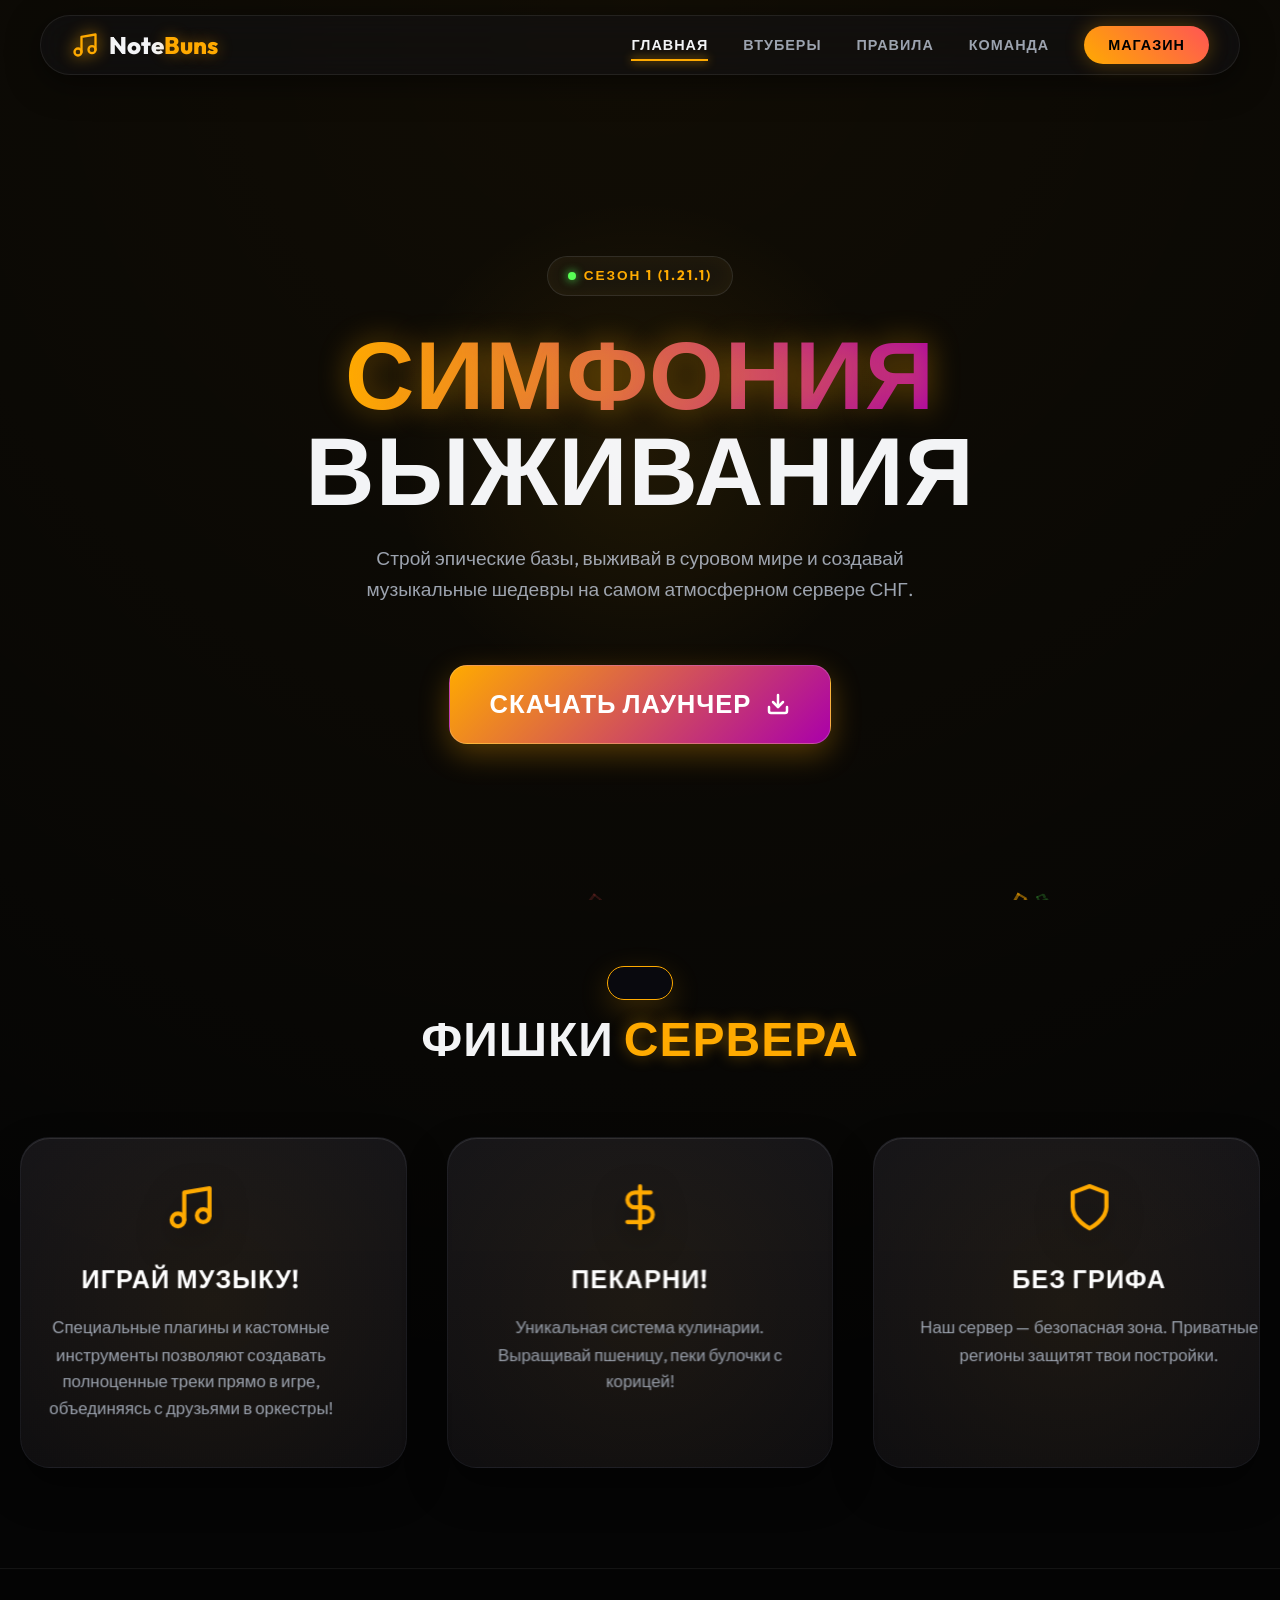
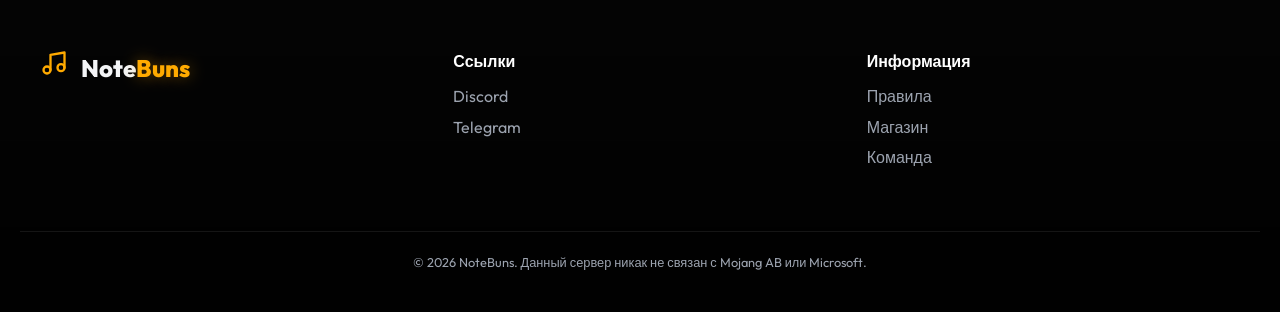
==== index.html @ c34e315d "Initial commit: NoteBuns website, LICENSE and GitHub Pages workflow" ====
<!DOCTYPE html>
<html lang="ru">

<head>
    <meta charset="UTF-8">
    <meta name="viewport" content="width=device-width, initial-scale=1.0, maximum-scale=5">
    <title>NoteBuns | Премиальный Сервер Выживания</title>
    <meta name="description"
        content="Уникальный Minecraft сервер: музыка, ванильное выживание, пекарни и отзывчивое комьюнити.">
    <!-- Google Fonts -->
    <link rel="preconnect" href="https://fonts.googleapis.com">
    <link rel="preconnect" href="https://fonts.gstatic.com" crossorigin>
    <link
        href="https://fonts.googleapis.com/css2?family=Inter:wght@400;500;600&family=Outfit:wght@500;600;700;800&display=swap"
        rel="stylesheet">
    <link rel="stylesheet" href="styles.css?v=1">
</head>

<body>
    <div class="bg-texture"></div>

    <nav class="navbar glass">
        <div class="nav-container">
            <a href="index.html" class="logo">
                <svg xmlns="http://www.w3.org/2000/svg" width="28" height="28" viewBox="0 0 24 24" fill="none"
                    stroke="var(--primary)" stroke-width="2" stroke-linecap="round" stroke-linejoin="round"
                    class="logo-icon">
                    <path d="M9 18V5l12-2v13"></path>
                    <circle cx="6" cy="18" r="3"></circle>
                    <circle cx="18" cy="16" r="3"></circle>
                </svg>
                <span>Note<span class="highlight">Buns</span></span>
            </a>
            <ul class="nav-links">
                <li><a href="index.html" class="active">Главная</a></li>
                <li><a href="vtubers.html">Втуберы</a></li>
                <li><a href="rules.html">Правила</a></li>
                <li><a href="team.html">Команда</a></li>
                <li><a href="https://notebuns.easydonate.ru/" class="btn-store external-store-link"
                        target="_blank" rel="noopener noreferrer">Магазин</a></li>
            </ul>
            <div class="hamburger">
                <div class="bar"></div>
                <div class="bar"></div>
                <div class="bar"></div>
            </div>
        </div>
    </nav>

    <header class="hero">
        <div class="hero-content reveal">
            <div class="badge">
                <span class="badge-dot"></span> Сезон 1 (1.21.1)
            </div>
            <h1 class="hero-title"><span class="gradient-text">Симфония</span> <br>Выживания</h1>
            <p class="hero-subtitle">Строй эпические базы, выживай в суровом мире и создавай музыкальные шедевры на
                самом атмосферном сервере СНГ.</p>

            <a href="#" class="ip-wrapper" style="text-decoration: none;">
                <div class="ip-box">
                    <span class="ip-label">ИГРАТЬ</span>
                    <span class="ip-address">СКАЧАТЬ ЛАУНЧЕР</span>
                    <span class="copy-icon">
                        <svg width="24" height="24" viewBox="0 0 24 24" fill="none" stroke="currentColor"
                            stroke-width="2.5" stroke-linecap="round" stroke-linejoin="round">
                            <path d="M21 15v4a2 2 0 0 1-2 2H5a2 2 0 0 1-2-2v-4"></path>
                            <polyline points="7 10 12 15 17 10"></polyline>
                            <line x1="12" y1="15" x2="12" y2="3"></line>
                        </svg>
                    </span>
                </div>
            </a>

            <div class="online-status reveal" style="transition-delay: 0.2s; display: none;">
                <span class="pulse"></span> <span id="online-count" class="online-count">158</span> игроков в игре
            </div>
        </div>
    </header>

    <section id="features" class="features section">
        <h2 class="section-title reveal">Фишки <span class="highlight">Сервера</span></h2>

        <div class="tilt-grid">
            <div class="tilt-card reveal">
                <div class="card-content">
                    <div class="card-icon">
                        <svg xmlns="http://www.w3.org/2000/svg" width="48" height="48" viewBox="0 0 24 24" fill="none"
                            stroke="var(--primary)" stroke-width="2" stroke-linecap="round" stroke-linejoin="round">
                            <path d="M9 18V5l12-2v13"></path>
                            <circle cx="6" cy="18" r="3"></circle>
                            <circle cx="18" cy="16" r="3"></circle>
                        </svg>
                    </div>
                    <h3>Играй музыку!</h3>
                    <p>Специальные плагины и кастомные инструменты позволяют создавать полноценные треки прямо в игре,
                        объединяясь с друзьями в оркестры!</p>
                </div>
            </div>

            <div class="tilt-card reveal">
                <div class="card-content">
                    <div class="card-icon">
                        <svg xmlns="http://www.w3.org/2000/svg" width="48" height="48" viewBox="0 0 24 24" fill="none"
                            stroke="var(--primary)" stroke-width="2" stroke-linecap="round" stroke-linejoin="round">
                            <path d="M12 2v20"></path>
                            <path d="M17 5H9.5a3.5 3.5 0 0 0 0 7h5a3.5 3.5 0 0 1 0 7H6"></path>
                        </svg>
                    </div>
                    <h3>Пекарни!</h3>
                    <p>Уникальная система кулинарии. Выращивай пшеницу, пеки булочки с корицей!</p>
                </div>
            </div>

            <div class="tilt-card reveal">
                <div class="card-content">
                    <div class="card-icon">
                        <svg xmlns="http://www.w3.org/2000/svg" width="48" height="48" viewBox="0 0 24 24" fill="none"
                            stroke="var(--primary)" stroke-width="2" stroke-linecap="round" stroke-linejoin="round">
                            <path d="M12 22s8-4 8-10V5l-8-3-8 3v7c0 6 8 10 8 10z"></path>
                        </svg>
                    </div>
                    <h3>Без Грифа</h3>
                    <p>Наш сервер — безопасная зона. Приватные регионы защитят твои постройки.</p>
                </div>
            </div>
        </div>
    </section>

    <footer class="footer">
        <div class="footer-content reveal">
            <div class="footer-logo">
                <svg xmlns="http://www.w3.org/2000/svg" width="28" height="28" viewBox="0 0 24 24" fill="none"
                    stroke="var(--primary)" stroke-width="2" stroke-linecap="round" stroke-linejoin="round">
                    <path d="M9 18V5l12-2v13"></path>
                    <circle cx="6" cy="18" r="3"></circle>
                    <circle cx="18" cy="16" r="3"></circle>
                </svg>
                <span style="font-size: 1.5rem; font-weight: 800; margin-left:10px;">Note<span
                        class="highlight">Buns</span></span>
            </div>
            <div>
                <h4 style="margin-bottom: 10px; color: #fff;">Ссылки</h4>
                <div style="display: flex; flex-direction: column; gap: 5px;">
                    <a href="https://discord.gg/wH4Dz62fFD" style="color: var(--text-muted); text-decoration: none;" target="_blank">Discord</a>
                    <a href="https://t.me/inflexus" style="color: var(--text-muted); text-decoration: none;" target="_blank">Telegram</a>
                </div>
            </div>
            <div>
                <h4 style="margin-bottom: 10px; color: #fff;">Информация</h4>
                <div style="display: flex; flex-direction: column; gap: 5px;">
                    <a href="rules.html" style="color: var(--text-muted); text-decoration: none;">Правила</a>
                    <a href="https://notebuns.easydonate.ru/" class="external-store-link"
                        style="color: var(--text-muted); text-decoration: none;" target="_blank"
                        rel="noopener noreferrer">Магазин</a>
                    <a href="team.html" style="color: var(--text-muted); text-decoration: none;">Команда</a>
                </div>
            </div>
        </div>
        <div
            style="text-align: center; color: var(--text-muted); font-size: 0.8rem; border-top: 1px solid var(--glass-border); padding-top: 20px;">
            &copy; 2026 NoteBuns. Данный сервер никак не связан с Mojang AB или Microsoft.
        </div>
    </footer>

    <!-- TOS Modal -->
    <div id="tos-modal" class="modal-overlay">
        <div class="modal-content glass">
            <h2>Пользовательское соглашение</h2>
            <p>Перед скачиванием лаунчера ознакомьтесь с условиями:</p>

            <div class="tos-sections">
                <div class="tos-section">
                    <h4>Общие положения</h4>
                    <ul>
                        <li>Проект NoteBuns является некоммерческим игровым сервером Minecraft и никак не связан с Mojang
                            AB или Microsoft Corporation.</li>
                        <li>Используя лаунчер и подключаясь к серверу, вы подтверждаете согласие с данными условиями и
                            правилами сервера.</li>
                        <li>Администрация вправе изменять условия соглашения, уведомив об этом на сайте или в Discord.
                        </li>
                    </ul>
                </div>

                <div class="tos-section">
                    <h4>Лаунчер и программное обеспечение</h4>
                    <ul>
                        <li>Лаунчер предоставляется «как есть» и предназначен исключительно для подключения к серверу
                            NoteBuns.</li>
                        <li>Лаунчер не собирает персональные данные пользователей сверх необходимого для работы (никнейм
                            игрока, UUID).</li>
                        <li>Запрещено декомпилировать, модифицировать или распространять лаунчер без разрешения
                            администрации.</li>
                    </ul>
                </div>

                <div class="tos-section">
                    <h4>Правила поведения</h4>
                    <ul>
                        <li>Игрок обязан соблюдать правила сервера, опубликованные на странице «Правила».</li>
                        <li>За нарушение правил администрация вправе ограничить доступ к серверу (мут, бан) без
                            компенсации.</li>
                        <li>Запрещено использование стороннего ПО, дающего преимущество (читы, макросы, x-ray).</li>
                    </ul>
                </div>

                <div class="tos-section">
                    <h4>Донат и платежи</h4>
                    <ul>
                        <li>Все пожертвования являются добровольными и направлены на поддержку проекта.</li>
                        <li>Донат-привилегии носят косметический характер и не дают существенного игрового преимущества.
                        </li>
                        <li>Возврат средств осуществляется в соответствии с законодательством РФ и правилами платёжной
                            системы.</li>
                    </ul>
                </div>

                <div class="tos-section">
                    <h4>Ограничение ответственности</h4>
                    <ul>
                        <li>Администрация не несёт ответственности за временную недоступность сервера, потерю игрового
                            прогресса в результате технических сбоев.</li>
                        <li>Администрация не несёт ответственности за действия третьих лиц на сервере.</li>
                        <li>Все споры решаются путём обращения в Discord-поддержку проекта.</li>
                    </ul>
                </div>

                <div class="tos-section">
                    <h4>Конфиденциальность</h4>
                    <ul>
                        <li>Сайт не использует файлы cookie для отслеживания пользователей.</li>
                        <li>Мы не передаём данные пользователей третьим лицам, за исключением случаев, предусмотренных
                            законодательством РФ.</li>
                        <li>Обработка персональных данных осуществляется в соответствии с Федеральным законом
                            № 152-ФЗ «О персональных данных».</li>
                    </ul>
                </div>
            </div>

            <p class="tos-warning" style="color: var(--text-muted); font-weight: 400;">Нажимая «Принимаю», вы
                подтверждаете, что ознакомились с условиями соглашения.</p>

            <button id="agree-btn" class="btn-primary" style="width: 100%; margin-top: 20px;">ПРИНИМАЮ</button>
        </div>
    </div>

    <div id="launcher-platform-modal" class="modal-overlay">
        <div class="modal-content glass launcher-platform-dialog">
            <h2>Скачать лаунчер</h2>
            <p>Выберите вашу операционную систему</p>
            <div class="launcher-platform-buttons">
                <button type="button" id="launcher-win-btn" class="btn-primary launcher-os-btn">Windows (.exe)</button>
                <button type="button" id="launcher-linux-btn"
                    class="btn-primary launcher-os-btn launcher-os-btn-linux">Linux (.tar.gz)</button>
            </div>
            <button type="button" id="launcher-platform-cancel" class="launcher-platform-cancel">Отмена</button>
        </div>
    </div>

    <script src="site-config.js?v=1"></script>
    <script src="script.js?v=1"></script>
</body>

</html>
---- styles.css ----
:root {
    --bg-dark: #050505;
    --bg-surface: rgba(15, 15, 20, 0.6);
    --primary: #FFAA00;
    --primary-glow: rgba(255, 170, 0, 0.4);
    --secondary: #AA00AA;
    --accent: #55FF55;
    --text-main: #F3F4F6;
    --text-muted: #9CA3AF;
    --glass-border: rgba(255, 255, 255, 0.08);
    --glass-bg: rgba(20, 20, 25, 0.4);
    --glass-shadow: 0 8px 32px 0 rgba(0, 0, 0, 0.5);
    --transition: cubic-bezier(0.25, 0.8, 0.25, 1);

    --font-heading: 'Outfit', sans-serif;
    --font-body: 'Outfit', sans-serif;
}

* {
    margin: 0;
    padding: 0;
    box-sizing: border-box;
    font-family: var(--font-body);
}

/* Magic Glow Cursor */
.custom-cursor {
    position: fixed;
    top: 0;
    left: 0;
    width: 500px;
    height: 500px;
    background: radial-gradient(circle closest-side, rgba(255, 170, 0, 0.08), transparent);
    border-radius: 50%;
    pointer-events: none;
    z-index: 10000;
    transform: translate(-50%, -50%);
    transition: width 0.4s ease, height 0.4s ease, background 0.4s ease;
    mix-blend-mode: screen;
}

.custom-cursor.hover {
    width: 650px;
    height: 650px;
    background: radial-gradient(circle closest-side, rgba(255, 170, 0, 0.15), transparent);
}

/* Custom Scrollbar */
::-webkit-scrollbar {
    width: 10px;
}

::-webkit-scrollbar-track {
    background: var(--bg-dark);
}

::-webkit-scrollbar-thumb {
    background: var(--bg-surface);
    border-radius: 5px;
    border: 1px solid var(--glass-border);
}

::-webkit-scrollbar-thumb:hover {
    background: var(--primary);
}

body {
    background-color: var(--bg-dark);
    color: var(--text-main);
    overflow-x: hidden;
    line-height: 1.6;
    background-image: radial-gradient(circle at 50% 0%, rgba(255, 170, 0, 0.05) 0%, transparent 70%);
}

#canvas-container {
    position: fixed;
    top: 0;
    left: 0;
    width: 100vw;
    height: 100vh;
    z-index: -2;
    pointer-events: none;
}

.bg-texture {
    position: fixed;
    top: 0;
    left: 0;
    width: 100vw;
    height: 100vh;
    z-index: -1;
    opacity: 0.03;
    pointer-events: none;
    background-image: url('[data-uri]');
    background-size: 4px 4px;
}

.glass {
    background: var(--glass-bg);
    backdrop-filter: blur(20px);
    -webkit-backdrop-filter: blur(20px);
    border: 1px solid var(--glass-border);
    box-shadow: var(--glass-shadow);
    border-radius: 24px;
}

h1,
h2,
h3,
.minecraft-font {
    font-family: var(--font-heading);
    text-transform: uppercase;
    letter-spacing: 1px;
}

.gradient-text {
    background: linear-gradient(to right, var(--primary), var(--secondary));
    -webkit-background-clip: text;
    -webkit-text-fill-color: transparent;
    background-clip: text;
    text-shadow: 0 0 30px var(--primary-glow);
}

.highlight {
    color: var(--primary);
    text-shadow: 0 0 15px var(--primary-glow);
}

/* Navigation */
.navbar {
    position: fixed;
    top: 15px;
    left: 50%;
    transform: translateX(-50%);
    width: calc(100% - 40px);
    max-width: 1200px;
    z-index: 101;
    padding: 10px 0;
    border-radius: 100px;
    transition: all 0.4s var(--transition);
}

.navbar.scrolled {
    width: 100%;
    top: 0;
    border-radius: 0 0 24px 24px;
    background: rgba(10, 10, 15, 0.85);
}

.nav-container {
    display: flex;
    justify-content: space-between;
    align-items: center;
    padding: 0 30px;
}

.logo {
    text-decoration: none;
    color: var(--text-main);
    font-size: 1.5rem;
    font-weight: 800;
    display: flex;
    align-items: center;
    gap: 10px;
}

.logo-icon {
    filter: drop-shadow(0 0 8px var(--primary));
    animation: bounce 2s infinite ease-in-out;
}

@keyframes bounce {

    0%,
    100% {
        transform: translateY(0);
    }

    50% {
        transform: translateY(-5px);
    }
}

.nav-links {
    display: flex;
    list-style: none;
    gap: 35px;
    align-items: center;
}

.nav-links a {
    text-decoration: none;
    color: var(--text-muted);
    font-weight: 600;
    font-size: 0.9rem;
    text-transform: uppercase;
    letter-spacing: 1px;
    position: relative;
    padding: 5px 0;
    transition: color 0.3s;
}

.nav-links a:hover,
.nav-links a.active {
    color: var(--text-main);
}

.nav-links a::after {
    content: '';
    position: absolute;
    bottom: -2px;
    left: 0;
    width: 0%;
    height: 2px;
    background: var(--primary);
    transition: width 0.3s var(--transition);
    box-shadow: 0 0 10px var(--primary);
}

.nav-links a:hover::after,
.nav-links a.active::after {
    width: 100%;
}

.btn-store {
    background: linear-gradient(45deg, var(--primary), #FF5555);
    padding: 10px 24px !important;
    border-radius: 100px;
    color: #000 !important;
    font-weight: 800 !important;
    box-shadow: 0 0 20px rgba(255, 170, 0, 0.3);
}

.btn-store::after {
    display: none !important;
}

.btn-store:hover {
    transform: scale(1.05) translateY(-2px);
    box-shadow: 0 10px 25px rgba(255, 170, 0, 0.5);
    color: #fff !important;
}

/* Page Headers */
.page-header {
    padding: 180px 20px 80px;
    text-align: center;
    position: relative;
    max-width: 1200px;
    margin: 0 auto;
}

.page-header::after {
    content: '';
    position: absolute;
    bottom: 0;
    left: 50%;
    transform: translateX(-50%);
    width: 100px;
    height: 4px;
    background: linear-gradient(90deg, transparent, var(--primary), transparent);
    border-radius: 2px;
}

/* Hero Section */
.hero {
    min-height: 100vh;
    display: flex;
    align-items: center;
    justify-content: center;
    text-align: center;
    padding: 150px 20px 50px;
    position: relative;
}

.hero-content {
    max-width: 800px;
    z-index: 2;
}

.badge {
    display: inline-flex;
    align-items: center;
    gap: 8px;
    padding: 8px 20px;
    border-radius: 100px;
    background: rgba(255, 255, 255, 0.03);
    border: 1px solid rgba(255, 255, 255, 0.1);
    font-size: 0.85rem;
    font-weight: 700;
    letter-spacing: 2px;
    text-transform: uppercase;
    margin-bottom: 30px;
    color: var(--primary);
    box-shadow: inset 0 0 20px rgba(255, 170, 0, 0.05);
}

.badge-dot {
    width: 8px;
    height: 8px;
    background: var(--accent);
    border-radius: 50%;
    box-shadow: 0 0 10px var(--accent);
    animation: flash 2s infinite;
}

@keyframes flash {

    0%,
    100% {
        opacity: 1;
    }

    50% {
        opacity: 0.4;
    }
}

.hero-title {
    font-size: clamp(2.5rem, 8vw, 6rem);
    line-height: 1;
    margin-bottom: 25px;
    font-weight: 800;
}

.hero-subtitle {
    font-size: clamp(1rem, 3vw, 1.2rem);
    color: var(--text-muted);
    margin-bottom: 50px;
    max-width: 600px;
    margin-left: auto;
    margin-right: auto;
}

/* Glowing Copy IP / Launcher Box */
.ip-wrapper {
    display: inline-block;
    cursor: pointer;
    text-decoration: none;
    margin-top: 10px;
}

.ip-box {
    display: flex;
    align-items: center;
    background: linear-gradient(135deg, var(--primary), var(--secondary));
    border-radius: 18px;
    padding: 18px 40px;
    transition: all 0.4s cubic-bezier(0.25, 0.8, 0.25, 1);
    box-shadow: 0 10px 30px rgba(255, 170, 0, 0.3);
    border: 1px solid rgba(255, 255, 255, 0.2);
}

.ip-box:hover {
    transform: translateY(-5px) scale(1.02);
    box-shadow: 0 20px 40px rgba(255, 170, 0, 0.5);
    border-color: rgba(255, 255, 255, 0.5);
}

.ip-label {
    display: none;
    /* Hide the smaller label for clearer CTA */
}

.ip-address {
    font-family: var(--font-heading);
    font-size: clamp(1.2rem, 4vw, 1.6rem);
    font-weight: 800;
    color: #ffffff;
    letter-spacing: 1px;
}

.copy-icon {
    margin-left: 15px;
    color: #ffffff;
    transition: transform 0.4s cubic-bezier(0.25, 0.8, 0.25, 1);
}

.copy-icon svg {
    display: block;
}

.ip-box:hover .copy-icon {
    transform: scale(1.15) translateY(4px);
}

.online-status {
    margin-top: 20px;
    font-size: 0.9rem;
    color: var(--text-muted);
    display: flex;
    align-items: center;
    justify-content: center;
    gap: 8px;
}

.online-count {
    color: var(--accent);
    font-weight: 800;
    font-size: 1.1rem;
    text-shadow: 0 0 10px rgba(85, 255, 85, 0.4);
    transition: transform 0.2s;
}

/* Sections & Cards */
.section {
    padding: 100px 20px;
    max-width: 1300px;
    margin: 0 auto;
}

.section-title {
    text-align: center;
    font-size: clamp(2rem, 5vw, 3rem);
    margin-bottom: 60px;
}

/* 3D Tilt Grid */
.tilt-grid {
    display: grid;
    grid-template-columns: repeat(auto-fit, minmax(300px, 1fr));
    gap: 40px;
    perspective: 1000px;
}

.tilt-card {
    padding: 50px 30px;
    text-align: center;
    border-radius: 30px;
    transform-style: preserve-3d;
    transition: transform 0.1s;
    position: relative;
    border: 1px solid rgba(255, 255, 255, 0.05);
    background: linear-gradient(180deg, rgba(30, 30, 40, 0.6) 0%, rgba(15, 15, 20, 0.8) 100%);
    box-shadow: 0 20px 40px rgba(0, 0, 0, 0.4), inset 0 1px 0 rgba(255, 255, 255, 0.1);
}

.tilt-card::before {
    content: '';
    position: absolute;
    top: 0;
    left: 0;
    width: 100%;
    height: 100%;
    border-radius: 30px;
    background: radial-gradient(800px circle at var(--mouse-x, 50%) var(--mouse-y, 50%), rgba(255, 170, 0, 0.06), transparent 40%);
    pointer-events: none;
    z-index: 0;
}

.card-content {
    transform: translateZ(50px);
    position: relative;
    z-index: 1;
}

.card-icon {
    margin-bottom: 25px;
    display: flex;
    justify-content: center;
    align-items: center;
    filter: drop-shadow(0 10px 15px rgba(0, 0, 0, 0.5));
}

.card-icon svg {
    animation: bounce 3s infinite ease-in-out;
}

.tilt-card h3 {
    font-size: 1.5rem;
    margin-bottom: 15px;
    color: #fff;
}

.tilt-card p {
    color: var(--text-muted);
    font-size: 1rem;
    text-align: center;
    line-height: 1.6;
    margin: 0 auto;
}

/* Store Items */
.store-grid {
    display: grid;
    grid-template-columns: repeat(auto-fit, minmax(280px, 1fr));
    gap: 40px;
}

.store-item {
    padding: 40px 20px;
    position: relative;
    overflow: hidden;
}

.store-item::before {
    content: '';
    position: absolute;
    top: 0;
    left: 0;
    width: 100%;
    height: 4px;
}

.store-item.vip::before {
    background: #55FF55;
    box-shadow: 0 0 20px #55FF55;
}

.store-item.premium::before {
    background: #55FFFF;
    box-shadow: 0 0 20px #55FFFF;
}

.store-item.legend::before {
    background: #FFAA00;
    box-shadow: 0 0 20px #FFAA00;
}

.price {
    font-size: 2.5rem;
    font-weight: 800;
    color: #fff;
    margin: 20px 0;
    font-family: var(--font-heading);
}

.store-btn {
    display: inline-block;
    width: 100%;
    padding: 15px;
    border-radius: 12px;
    background: rgba(255, 255, 255, 0.05);
    color: #fff;
    text-decoration: none;
    font-weight: 700;
    border: 1px solid rgba(255, 255, 255, 0.1);
    transition: all 0.3s;
    margin-top: 20px;
}

.store-item.legend .store-btn {
    background: var(--primary);
    color: #000;
}

.store-btn:hover {
    background: #fff;
    color: #000;
    transform: translateY(-3px);
}

/* Team Section */
.team-member {
    text-align: center;
}

.team-avatar {
    width: 120px;
    height: 120px;
    border-radius: 30px;
    margin: 0 auto 20px;
    background-color: #222;
    border: 2px solid var(--glass-border);
    overflow: hidden;
    position: relative;
}

.team-avatar img {
    width: 100%;
    height: 100%;
    object-fit: cover;
    image-rendering: pixelated;
    /* Minecraft style avatars */
}

.role {
    display: inline-block;
    padding: 4px 12px;
    border-radius: 8px;
    font-size: 0.8rem;
    font-weight: 700;
    margin-bottom: 15px;
}

.role.admin {
    background: rgba(255, 85, 85, 0.2);
    color: #FF5555;
}

.role.dev {
    background: rgba(85, 255, 255, 0.2);
    color: #55FFFF;
}

.role.mod {
    background: rgba(85, 255, 85, 0.2);
    color: #55FF55;
}

/* Rules Page Content */
.rules-container {
    max-width: 900px;
    margin: 0 auto;
    padding: 40px 20px;
}

.rule-group {
    margin-bottom: 40px;
}

.rule-group h2 {
    color: var(--primary);
    margin-bottom: 20px;
    font-size: 1.5rem;
    display: flex;
    align-items: center;
    gap: 15px;
}

.rule-group h2::before {
    content: '';
    display: block;
    width: 30px;
    height: 2px;
    background: var(--primary);
}

.rule-list {
    list-style: none;
    padding-left: 10px;
}

.rule-list li {
    position: relative;
    margin-bottom: 15px;
    font-size: 1rem;
    color: #D1D5DB;
    padding-left: 25px;
}

.rule-list li::before {
    content: '■';
    color: var(--secondary);
    position: absolute;
    left: 0;
    font-size: 0.6rem;
    top: 6px;
}

/* VTuber Cards */
.vtuber-grid {
    display: grid;
    grid-template-columns: repeat(auto-fit, minmax(350px, 1fr));
    gap: 50px;
    max-width: 1000px;
    margin: 0 auto;
}

.vtuber-card {
    display: block;
    text-decoration: none;
    padding: 0;
    border-radius: 30px;
    position: relative;
    overflow: hidden;
    color: var(--text-main);
    transition: transform 0.3s cubic-bezier(0.25, 0.8, 0.25, 1), box-shadow 0.3s;
    border: 1px solid var(--glass-border);
}

.vtuber-card:hover {
    transform: translateY(-10px) scale(1.02) !important;
}

.vtuber-backdrop {
    height: 180px;
    position: relative;
    overflow: hidden;
    background: #111;
    border-bottom: 1px solid rgba(255, 255, 255, 0.05);
}

.animated-blob {
    position: absolute;
    width: 200%;
    height: 200%;
    top: -50%;
    left: -50%;
    background: radial-gradient(circle, var(--vt-color, var(--primary)) 0%, transparent 60%);
    opacity: 0.15;
    animation: rotateBlob 15s linear infinite;
}

@keyframes rotateBlob {
    0% {
        transform: rotate(0deg);
    }

    100% {
        transform: rotate(360deg);
    }
}

.cinaminnie-theme {
    --vt-color: #FFAA00;
}

.cinaminnie-theme .vtuber-backdrop {
    background-image: url('images/cinaminnie_background.png');
    background-size: cover;
    background-position: center;
}

.cinaminnie-theme:hover {
    box-shadow: 0 20px 50px rgba(255, 170, 0, 0.15);
    border-color: rgba(255, 170, 0, 0.3);
}

.meowlody-theme {
    --vt-color: #AA00AA;
}

.meowlody-theme .vtuber-backdrop {
    background-image: url('images/meowlody_note_background.png');
    background-size: cover;
    background-position: center;
}

.meowlody-theme:hover {
    box-shadow: 0 20px 50px rgba(170, 0, 170, 0.15);
    border-color: rgba(170, 0, 170, 0.3);
}

.vtuber-avatar {
    width: 160px;
    height: 160px;
    border-radius: 50%;
    border: 6px solid #1a1a20;
    margin: -80px auto 20px;
    position: relative;
    z-index: 2;
    overflow: hidden;
    box-shadow: 0 10px 30px rgba(0, 0, 0, 0.8);
    background: #000;
}

.vtuber-avatar img {
    width: 100%;
    height: 100%;
    object-fit: cover;
}

.vtuber-card .card-content {
    padding-bottom: 40px;
}

h2.vtuber-name {
    font-size: 2.5rem;
    color: var(--vt-color, #fff);
    text-shadow: 0 0 20px rgba(255, 255, 255, 0.05);
    margin-bottom: 5px;
}

.vtuber-role {
    font-family: var(--font-heading);
    font-size: 0.85rem;
    text-transform: uppercase;
    letter-spacing: 2px;
    color: var(--text-muted);
    margin-bottom: 20px;
}

.vtuber-desc {
    padding: 0 30px;
    font-size: 1.05rem;
    margin-bottom: 25px;
    color: #D1D5DB;
    line-height: 1.6;
}

.stream-info {
    display: flex;
    align-items: center;
    justify-content: center;
    gap: 10px;
    margin: 0 30px 25px;
    padding: 10px 15px;
    background: rgba(0, 0, 0, 0.4);
    border: 1px solid rgba(255, 255, 255, 0.05);
    border-radius: 12px;
    font-size: 0.9rem;
    color: #fff;
    overflow: hidden;
    text-overflow: ellipsis;
    white-space: nowrap;
}

.live-dot {
    width: 8px;
    height: 8px;
    background: #FF5555;
    border-radius: 50%;
    box-shadow: 0 0 10px #FF5555;
    animation: pulse-live 2s infinite;
    flex-shrink: 0;
}

@keyframes pulse-live {

    0%,
    100% {
        opacity: 1;
        transform: scale(1);
    }

    50% {
        opacity: 0.5;
        transform: scale(0.8);
    }
}

.stream-title {
    overflow: hidden;
    text-overflow: ellipsis;
}

.twitch-btn {
    display: inline-flex;
    align-items: center;
    justify-content: center;
    gap: 12px;
    background: rgba(255, 255, 255, 0.03);
    border: 1px solid rgba(255, 255, 255, 0.1);
    padding: 14px 35px;
    border-radius: 100px;
    font-weight: 700;
    font-family: var(--font-heading);
    transition: all 0.3s;
    color: #fff;
    font-size: 1rem;
}

.cinaminnie-theme .twitch-btn:hover {
    background: var(--vt-color);
    color: #000;
    border-color: var(--vt-color);
    box-shadow: 0 0 25px rgba(255, 170, 0, 0.4);
}

.meowlody-theme .twitch-btn:hover {
    background: var(--vt-color);
    color: #fff;
    border-color: var(--vt-color);
    box-shadow: 0 0 25px rgba(170, 0, 170, 0.4);
}

/* Footer */
.footer {
    border-top: 1px solid var(--glass-border);
    padding: 80px 20px 40px;
    background: linear-gradient(180deg, transparent, rgba(0, 0, 0, 0.8));
}

.footer-content {
    max-width: 1200px;
    margin: 0 auto;
    display: grid;
    grid-template-columns: repeat(auto-fit, minmax(200px, 1fr));
    gap: 40px;
    margin-bottom: 60px;
}

/* Toasts */
.toast {
    position: fixed;
    bottom: -100px;
    left: 50%;
    transform: translateX(-50%);
    background: rgba(10, 10, 15, 0.95);
    color: white;
    padding: 16px 32px;
    border-radius: 100px;
    font-weight: 600;
    z-index: 1000;
    transition: all 0.5s cubic-bezier(0.68, -0.55, 0.265, 1.55);
    border: 1px solid var(--primary);
    box-shadow: 0 10px 30px rgba(255, 170, 0, 0.2);
    display: flex;
    align-items: center;
    gap: 10px;
    white-space: nowrap;
}

.toast.show {
    bottom: 40px;
}

/* Utilities */
.reveal {
    opacity: 0;
    transform: translateY(40px) scale(0.98);
    transition: all 0.8s cubic-bezier(0.25, 0.8, 0.25, 1);
}

.reveal.active {
    opacity: 1;
    transform: translateY(0) scale(1);
}

/* Hamburger */
.hamburger {
    display: none;
    cursor: pointer;
    z-index: 102;
    /* Ensure above mobile menu */
    width: 30px;
    height: 24px;
    position: relative;
    background: transparent;
    border: none;
}

.hamburger .bar {
    position: absolute;
    width: 30px;
    height: 3px;
    background: #fff;
    transition: 0.4s;
    border-radius: 3px;
    left: 0;
}

.hamburger .bar:nth-child(1) {
    top: 0;
}

.hamburger .bar:nth-child(2) {
    top: 10px;
}

.hamburger .bar:nth-child(3) {
    top: 20px;
}

.hamburger.active .bar:nth-child(1) {
    top: 10px;
    transform: rotate(45deg);
}

.hamburger.active .bar:nth-child(2) {
    opacity: 0;
}

.hamburger.active .bar:nth-child(3) {
    top: 10px;
    transform: rotate(-45deg);
}

@media (max-width: 900px) {
    .hamburger {
        display: block;
    }

    .nav-links {
        position: fixed;
        left: 0;
        top: -100vh;
        width: 100%;
        height: 100vh;
        background: rgba(5, 5, 5, 0.98);
        flex-direction: column;
        justify-content: center;
        transition: 0.5s cubic-bezier(0.77, 0, 0.175, 1);
        z-index: 100;
    }

    .nav-links.active {
        top: 0;
    }

    .nav-links a {
        font-size: 2rem;
        margin: 10px 0;
    }

    .custom-cursor {
        display: none;
    }

    /* Disable on mobile */

    .ip-box {
        flex-direction: column;
        padding: 20px;
    }

    .ip-label {
        margin-right: 0;
        margin-bottom: 10px;
    }

    .copy-icon {
        margin-left: 0;
        margin-top: 15px;
    }

    .hero-title {
        font-size: 3rem;
    }

    .tilt-card {
        padding: 40px 20px;
    }
}

@media (max-width: 400px) {
    .hero-title {
        font-size: 2.2rem;
    }
}

/* --- TOS Modal Styles --- */
.modal-overlay {
    position: fixed;
    top: 0;
    left: 0;
    width: 100%;
    height: 100%;
    background: rgba(0, 0, 0, 0.85);
    backdrop-filter: blur(8px);
    z-index: 9999;
    display: flex;
    justify-content: center;
    align-items: center;
    opacity: 0;
    visibility: hidden;
    transition: all 0.3s ease;
}

.modal-overlay.active {
    opacity: 1;
    visibility: visible;
}

.modal-content {
    background: linear-gradient(180deg, rgba(30, 30, 40, 0.95) 0%, rgba(15, 15, 20, 0.98) 100%);
    border: 1px solid rgba(255, 255, 255, 0.1);
    border-radius: 20px;
    padding: 35px;
    max-width: 600px;
    width: 90%;
    max-height: 85vh;
    overflow-y: auto;
    transform: translateY(20px) scale(0.95);
    transition: all 0.3s cubic-bezier(0.25, 0.8, 0.25, 1);
    box-shadow: 0 30px 60px rgba(0, 0, 0, 0.6);
}

.modal-overlay.active .modal-content {
    transform: translateY(0) scale(1);
}

.modal-content h2 {
    color: var(--primary);
    margin-bottom: 10px;
    text-align: center;
    font-size: 2rem;
}

.modal-content>p {
    text-align: center;
    color: var(--text-muted);
    margin-bottom: 25px;
}

.tos-sections {
    display: flex;
    flex-direction: column;
    gap: 20px;
    margin-bottom: 25px;
}

.tos-section h4 {
    color: var(--secondary);
    margin-bottom: 10px;
    font-size: 1.1rem;
}

.tos-section ul {
    list-style-type: none;
    padding-left: 0;
}

.tos-section ul li {
    position: relative;
    padding-left: 20px;
    margin-bottom: 8px;
    color: var(--text-muted);
    font-size: 0.95rem;
    line-height: 1.4;
}

.tos-section ul li::before {
    content: "•";
    color: #FF5555;
    position: absolute;
    left: 0;
    top: 0;
    font-size: 1.2rem;
}

.tos-warning {
    color: #FF5555 !important;
    font-weight: 600;
    text-align: center;
    font-size: 0.95rem;
    margin-bottom: 0 !important;
}

/* Custom Scrollbar for Modal */
.modal-content::-webkit-scrollbar {
    width: 6px;
}

.modal-content::-webkit-scrollbar-track {
    background: rgba(0, 0, 0, 0.2);
    border-radius: 10px;
}

.modal-content::-webkit-scrollbar-thumb {
    background: rgba(255, 170, 0, 0.4);
    border-radius: 10px;
}

.modal-content::-webkit-scrollbar-thumb:hover {
    background: rgba(255, 170, 0, 0.6);
}

/* Выбор ОС лаунчера */
.launcher-platform-dialog {
    max-width: 440px;
    text-align: center;
}

.launcher-platform-dialog h2 {
    font-size: 1.65rem;
}

.launcher-platform-buttons {
    display: flex;
    flex-direction: column;
    gap: 14px;
    margin-top: 24px;
}

.launcher-os-btn {
    width: 100%;
    margin-top: 0 !important;
    padding: 14px 20px;
    font-weight: 700;
    border: none;
    border-radius: 12px;
    cursor: pointer;
    background: linear-gradient(135deg, var(--primary), #c77800);
    color: #0a0a0f;
    font-size: 1rem;
    font-family: inherit;
}

.launcher-os-btn-linux {
    background: linear-gradient(135deg, #5ab0ff, #2563a8);
    color: #fff;
}

.launcher-platform-cancel {
    margin-top: 18px;
    width: 100%;
    background: transparent;
    border: none;
    color: var(--text-muted);
    cursor: pointer;
    font-size: 0.95rem;
    text-decoration: underline;
    font-family: inherit;
}

.launcher-platform-cancel:hover {
    color: #fff;
}

/* Primary Button */
.btn-primary {
    display: inline-block;
    padding: 16px 32px;
    font-size: 1rem;
    font-weight: 700;
    font-family: inherit;
    border: none;
    border-radius: 12px;
    cursor: pointer;
    background: linear-gradient(135deg, var(--primary), #c77800);
    color: #0a0a0f;
    transition: all 0.3s var(--transition);
    box-shadow: 0 4px 15px rgba(255, 170, 0, 0.3);
}

.btn-primary:hover {
    transform: translateY(-2px);
    box-shadow: 0 8px 25px rgba(255, 170, 0, 0.5);
}

/* --- VTuber Chat Styles (CinaMinnie) --- */
.vtuber-chat {
    display: flex;
    flex-direction: column;
    gap: 8px;
    padding: 0 30px;
    margin-bottom: 25px;
    align-items: flex-start;
}

.chat-message {
    background: rgba(20, 20, 25, 0.75);
    backdrop-filter: blur(5px);
    border: 1px solid rgba(255, 255, 255, 0.08);
    padding: 10px 15px;
    border-radius: 18px;
    border-bottom-left-radius: 4px;
    color: #E5E7EB;
    font-size: 0.95rem;
    line-height: 1.4;
    max-width: 90%;
    text-align: left;
    transform: scale(0);
    opacity: 0;
    transform-origin: bottom left;
    animation: messagePop 0.4s cubic-bezier(0.175, 0.885, 0.32, 1.275) forwards;
}

.chat-message.highlight-msg {
    background: linear-gradient(135deg, rgba(255, 170, 0, 0.2), rgba(255, 100, 0, 0.1));
    border-color: rgba(255, 170, 0, 0.3);
    color: #fff;
}

@keyframes messagePop {
    to {
        transform: scale(1);
        opacity: 1;
    }
}

.delay-1 {
    animation-delay: 0.5s;
}

.delay-2 {
    animation-delay: 1.5s;
}

.delay-3 {
    animation-delay: 2.5s;
}

.delay-4 {
    animation-delay: 3.5s;
}

.delay-5 {
    animation-delay: 4.5s;
}

/* Meowlody Note Chat Delays */
.m-delay-1 {
    animation-delay: 0.8s;
}

.m-delay-2 {
    animation-delay: 2.0s;
}

.m-delay-3 {
    animation-delay: 3.2s;
}

.m-delay-4 {
    animation-delay: 4.4s;
}
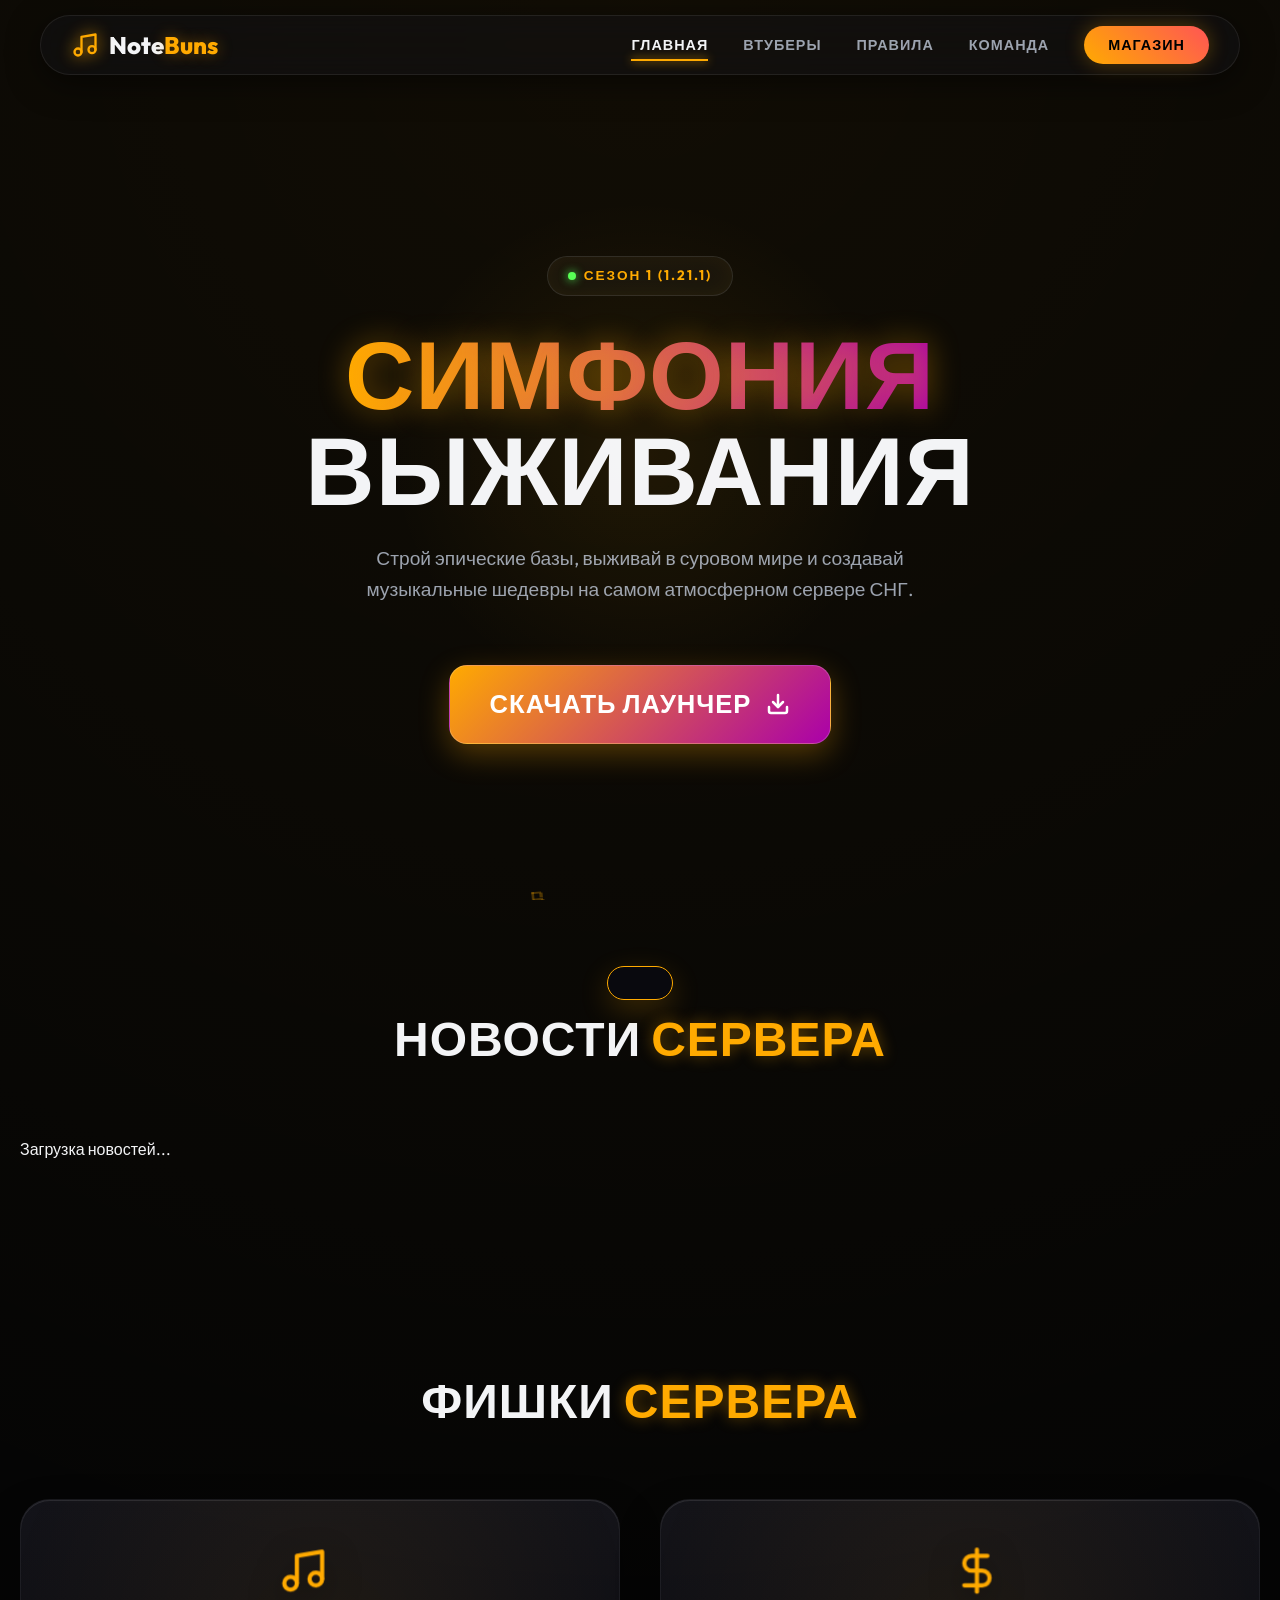
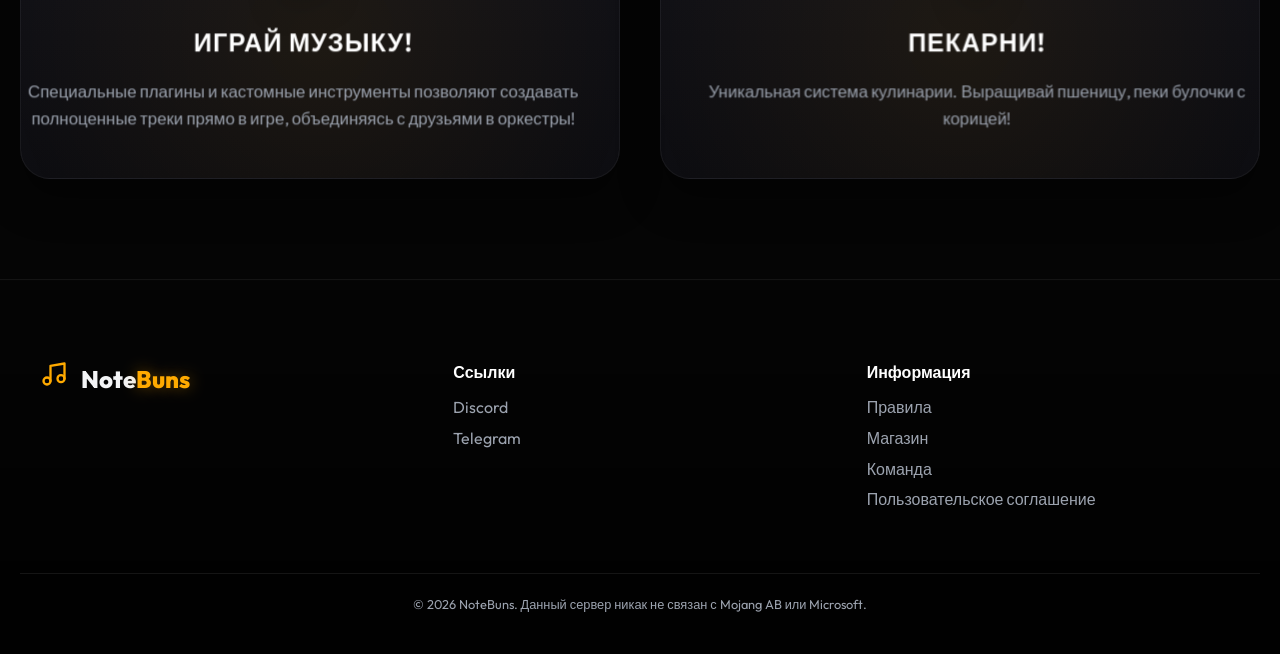
==== commit b71c3a4d: "fix(nav): route store links to /store stub" ====
--- a/index.html
+++ b/index.html
@@ -13,7 +13,9 @@
     <link
         href="https://fonts.googleapis.com/css2?family=Inter:wght@400;500;600&family=Outfit:wght@500;600;700;800&display=swap"
         rel="stylesheet">
-    <link rel="stylesheet" href="styles.css?v=1">
+    <link rel="icon" type="image/png" href="favicon.png">
+    <link rel="shortcut icon" type="image/png" href="favicon.png">
+    <link rel="stylesheet" href="styles.css?v=6">
 </head>
 
 <body>
@@ -21,7 +23,7 @@
 
     <nav class="navbar glass">
         <div class="nav-container">
-            <a href="index.html" class="logo">
+            <a href="/" class="logo">
                 <svg xmlns="http://www.w3.org/2000/svg" width="28" height="28" viewBox="0 0 24 24" fill="none"
                     stroke="var(--primary)" stroke-width="2" stroke-linecap="round" stroke-linejoin="round"
                     class="logo-icon">
@@ -32,12 +34,11 @@
                 <span>Note<span class="highlight">Buns</span></span>
             </a>
             <ul class="nav-links">
-                <li><a href="index.html" class="active">Главная</a></li>
-                <li><a href="vtubers.html">Втуберы</a></li>
-                <li><a href="rules.html">Правила</a></li>
-                <li><a href="team.html">Команда</a></li>
-                <li><a href="https://notebuns.easydonate.ru/" class="btn-store external-store-link"
-                        target="_blank" rel="noopener noreferrer">Магазин</a></li>
+                <li><a href="/" class="active">Главная</a></li>
+                <li><a href="/vtubers">Втуберы</a></li>
+                <li><a href="/rules">Правила</a></li>
+                <li><a href="/team">Команда</a></li>
+                <li><a href="/store" class="btn-store external-store-link">Магазин</a></li>
             </ul>
             <div class="hamburger">
                 <div class="bar"></div>
@@ -76,6 +77,13 @@
             </div>
         </div>
     </header>
+
+    <section id="news" class="news section">
+        <h2 class="section-title reveal">Новости <span class="highlight">Сервера</span></h2>
+        <div id="news-grid" class="news-grid" aria-live="polite">
+            <div class="news-loading reveal">Загрузка новостей...</div>
+        </div>
+    </section>
 
     <section id="features" class="features section">
         <h2 class="section-title reveal">Фишки <span class="highlight">Сервера</span></h2>
@@ -110,19 +118,6 @@
                     <p>Уникальная система кулинарии. Выращивай пшеницу, пеки булочки с корицей!</p>
                 </div>
             </div>
-
-            <div class="tilt-card reveal">
-                <div class="card-content">
-                    <div class="card-icon">
-                        <svg xmlns="http://www.w3.org/2000/svg" width="48" height="48" viewBox="0 0 24 24" fill="none"
-                            stroke="var(--primary)" stroke-width="2" stroke-linecap="round" stroke-linejoin="round">
-                            <path d="M12 22s8-4 8-10V5l-8-3-8 3v7c0 6 8 10 8 10z"></path>
-                        </svg>
-                    </div>
-                    <h3>Без Грифа</h3>
-                    <p>Наш сервер — безопасная зона. Приватные регионы защитят твои постройки.</p>
-                </div>
-            </div>
         </div>
     </section>
 
@@ -148,11 +143,11 @@
             <div>
                 <h4 style="margin-bottom: 10px; color: #fff;">Информация</h4>
                 <div style="display: flex; flex-direction: column; gap: 5px;">
-                    <a href="rules.html" style="color: var(--text-muted); text-decoration: none;">Правила</a>
-                    <a href="https://notebuns.easydonate.ru/" class="external-store-link"
-                        style="color: var(--text-muted); text-decoration: none;" target="_blank"
-                        rel="noopener noreferrer">Магазин</a>
-                    <a href="team.html" style="color: var(--text-muted); text-decoration: none;">Команда</a>
+                    <a href="/rules" style="color: var(--text-muted); text-decoration: none;">Правила</a>
+                    <a href="/store" class="external-store-link"
+                        style="color: var(--text-muted); text-decoration: none;">Магазин</a>
+                    <a href="/team" style="color: var(--text-muted); text-decoration: none;">Команда</a>
+                    <a href="#" id="open-tos-link" style="color: var(--text-muted); text-decoration: none;">Пользовательское соглашение</a>
                 </div>
             </div>
         </div>
@@ -166,7 +161,7 @@
     <div id="tos-modal" class="modal-overlay">
         <div class="modal-content glass">
             <h2>Пользовательское соглашение</h2>
-            <p>Перед скачиванием лаунчера ознакомьтесь с условиями:</p>
+            <p>Пользовательское соглашение проекта NoteBuns:</p>
 
             <div class="tos-sections">
                 <div class="tos-section">
@@ -186,8 +181,7 @@
                     <ul>
                         <li>Лаунчер предоставляется «как есть» и предназначен исключительно для подключения к серверу
                             NoteBuns.</li>
-                        <li>Лаунчер не собирает персональные данные пользователей сверх необходимого для работы (никнейм
-                            игрока, UUID).</li>
+                        <li><strong>Сбор минимально необходимой технической информации:</strong> Лаунчер и сайт могут автоматически собирать минимальные технические параметры в технологических целях — для оперативной диагностики ошибок и выявления сетевых аномалий. Собранная техническая информация не используется для идентификации и никогда не передаётся третьим лицам.</li>
                         <li>Запрещено декомпилировать, модифицировать или распространять лаунчер без разрешения
                             администрации.</li>
                     </ul>
@@ -228,36 +222,112 @@
                     <h4>Конфиденциальность</h4>
                     <ul>
                         <li>Сайт не использует файлы cookie для отслеживания пользователей.</li>
-                        <li>Мы не передаём данные пользователей третьим лицам, за исключением случаев, предусмотренных
-                            законодательством РФ.</li>
                         <li>Обработка персональных данных осуществляется в соответствии с Федеральным законом
                             № 152-ФЗ «О персональных данных».</li>
                     </ul>
                 </div>
             </div>
 
-            <p class="tos-warning" style="color: var(--text-muted); font-weight: 400;">Нажимая «Принимаю», вы
-                подтверждаете, что ознакомились с условиями соглашения.</p>
-
-            <button id="agree-btn" class="btn-primary" style="width: 100%; margin-top: 20px;">ПРИНИМАЮ</button>
+            <button id="close-tos-btn" class="btn-primary" style="width: 100%; margin-top: 20px;">ЗАКРЫТЬ</button>
         </div>
     </div>
 
+    <!-- Download Modal -->
     <div id="launcher-platform-modal" class="modal-overlay">
         <div class="modal-content glass launcher-platform-dialog">
-            <h2>Скачать лаунчер</h2>
-            <p>Выберите вашу операционную систему</p>
-            <div class="launcher-platform-buttons">
-                <button type="button" id="launcher-win-btn" class="btn-primary launcher-os-btn">Windows (.exe)</button>
-                <button type="button" id="launcher-linux-btn"
-                    class="btn-primary launcher-os-btn launcher-os-btn-linux">Linux (.tar.gz)</button>
-            </div>
-            <button type="button" id="launcher-platform-cancel" class="launcher-platform-cancel">Отмена</button>
+            <h2>Скачать лаунчер NoteBuns</h2>
+            <p id="platform-dialog-desc">Выберите операционную систему для скачивания</p>
+            
+            <div id="launcher-os-grid" class="launcher-platform-buttons">
+                <button type="button" id="launcher-win-btn" class="btn-primary launcher-os-btn">
+                    <svg width="22" height="22" viewBox="0 0 24 24" fill="currentColor"><path d="M3 3h8v8H3V3zm10 0h8v8h-8V3zM3 13h8v8H3v-8zm10 0h8v8h-8v-8z"/></svg>
+                    <span>Windows (.exe)</span>
+                    <span id="win-recommend-badge" class="os-badge" hidden>Ваша ОС</span>
+                </button>
+                <button type="button" id="launcher-mac-btn" class="btn-primary launcher-os-btn launcher-os-btn-mac-orange">
+                    <svg width="22" height="22" viewBox="0 0 24 24" fill="currentColor"><path d="M18.71 19.5c-.83 1.24-1.71 2.45-3.05 2.47-1.34.03-1.77-.79-3.29-.79-1.53 0-2 .77-3.27.82-1.31.05-2.3-1.32-3.14-2.53C4.25 17 2.94 12.45 4.7 9.39c.87-1.52 2.43-2.48 4.12-2.51 1.28-.02 2.5.87 3.29.87.78 0 2.26-1.07 3.81-.91.65.03 2.47.26 3.64 1.98-.09.06-2.17 1.28-2.15 3.81.03 3.02 2.65 4.03 2.68 4.04-.03.07-.42 1.44-1.38 2.83M15.97 6.32c.67-.82 1.13-1.96.99-3.12-1 .04-2.22.67-2.92 1.49-.63.73-1.18 1.89-1.03 3.03 1.12.09 2.29-.58 2.96-1.4"/></svg>
+                    <span>macOS (GitHub)</span>
+                    <span id="mac-recommend-badge" class="os-badge" hidden>Ваша ОС</span>
+                </button>
+                <button type="button" id="launcher-linux-btn" class="btn-primary launcher-os-btn launcher-os-btn-linux">
+                    <svg width="22" height="22" viewBox="0 0 24 24" fill="currentColor"><path d="M12 2c-2.8 0-5 2.2-5 5 0 1.2.4 2.3 1.1 3.2C6.4 11.5 5 13.6 5 16c0 2.8 2.2 5 5 5h4c2.8 0 5-2.2 5-5 0-2.4-1.4-4.5-3.1-5.8.7-.9 1.1-2 1.1-3.2 0-2.8-2.2-5-5-5zm-2 5c.6 0 1 .4 1 1s-.4 1-1 1-1-.4-1-1 .4-1 1-1zm4 0c.6 0 1 .4 1 1s-.4 1-1 1-1-.4-1-1 .4-1 1-1zm-4.5 7.5c.8-.5 1.7-.8 2.5-.8s1.7.3 2.5.8c.3.2.4.6.2.9-.2.3-.6.4-.9.2-.6-.4-1.2-.6-1.8-.6s-1.2.2-1.8.6c-.3.2-.7.1-.9-.2-.2-.3-.1-.7.2-.9z"/></svg>
+                    <span>Linux (GitHub)</span>
+                    <span id="linux-recommend-badge" class="os-badge" hidden>Ваша ОС</span>
+                </button>
+            </div>
+
+            <button type="button" id="launcher-platform-cancel" class="launcher-platform-cancel">Закрыть</button>
         </div>
     </div>
 
-    <script src="site-config.js?v=1"></script>
-    <script src="script.js?v=1"></script>
+    <!-- Download started modal -->
+    <div id="download-thanks-modal" class="modal-overlay">
+        <div class="modal-content glass download-thanks-dialog">
+            <button type="button" id="download-thanks-close-top" class="news-modal-close" aria-label="Закрыть">&times;</button>
+            <div class="thanks-icon-wrapper" aria-hidden="true">
+                <svg width="28" height="28" viewBox="0 0 24 24" fill="none" stroke="currentColor" stroke-width="2" stroke-linecap="round" stroke-linejoin="round">
+                    <path d="M21 15v4a2 2 0 0 1-2 2H5a2 2 0 0 1-2-2v-4"></path>
+                    <polyline points="7 10 12 15 17 10"></polyline>
+                    <line x1="12" y1="15" x2="12" y2="3"></line>
+                </svg>
+            </div>
+            <h2>Загрузка началась</h2>
+            <p id="thanks-dialog-desc" class="thanks-dialog-desc">
+                Загрузка лаунчера NoteBuns уже началась. Файл появится в папке «Загрузки».
+            </p>
+
+            <div class="smartscreen-card">
+                <div class="smartscreen-card-header">
+                    <span class="smartscreen-info-icon" aria-hidden="true">
+                        <svg width="18" height="18" viewBox="0 0 24 24" fill="none" stroke="currentColor" stroke-width="2" stroke-linecap="round" stroke-linejoin="round">
+                            <circle cx="12" cy="12" r="10"></circle>
+                            <line x1="12" y1="8" x2="12" y2="12"></line>
+                            <line x1="12" y1="16" x2="12.01" y2="16"></line>
+                        </svg>
+                    </span>
+                    <span>Если Windows покажет предупреждение SmartScreen</span>
+                </div>
+                <ol class="smartscreen-steps">
+                    <li>Нажмите <strong>«Подробнее»</strong></li>
+                    <li>Затем <strong>«Всё равно выполнить»</strong></li>
+                </ol>
+            </div>
+
+            <div class="thanks-help-actions">
+                <button type="button" id="thanks-retry-download-btn" class="thanks-help-btn">Загрузка не началась?</button>
+                <button type="button" id="thanks-open-platform-btn" class="thanks-help-btn">Операционная система не Windows</button>
+            </div>
+
+            <button type="button" id="download-thanks-close-btn" class="btn-primary thanks-close-btn">Закрыть</button>
+        </div>
+    </div>
+
+    <div id="news-modal" class="modal-overlay" role="dialog" aria-modal="true" aria-labelledby="news-modal-title">
+        <div class="modal-content glass news-modal-dialog">
+            <button type="button" id="news-modal-close" class="news-modal-close" aria-label="Закрыть">&times;</button>
+            <div id="lite-player" class="lite-player" hidden>
+                <div class="lite-player-stage">
+                    <img id="lite-player-image" class="lite-player-media" alt="">
+                    <video id="lite-player-video" class="lite-player-media" controls playsinline preload="metadata" hidden></video>
+                </div>
+                <div class="lite-player-controls">
+                    <button type="button" id="lite-player-prev" class="lite-player-nav" aria-label="Назад">‹</button>
+                    <span id="lite-player-counter" class="lite-player-counter"></span>
+                    <button type="button" id="lite-player-next" class="lite-player-nav" aria-label="Вперёд">›</button>
+                </div>
+            </div>
+            <div class="news-modal-body">
+                <time id="news-modal-date" class="news-modal-date"></time>
+                <h2 id="news-modal-title"></h2>
+                <p id="news-modal-description"></p>
+                <a id="news-modal-link" class="btn-primary news-modal-link" href="#" target="_blank" rel="noopener noreferrer" hidden>Подробнее</a>
+            </div>
+        </div>
+    </div>
+
+    <script src="site-config.js?v=3"></script>
+    <script src="news-data.js?v=3"></script>
+    <script src="script.js?v=6"></script>
 </body>
 
 </html>
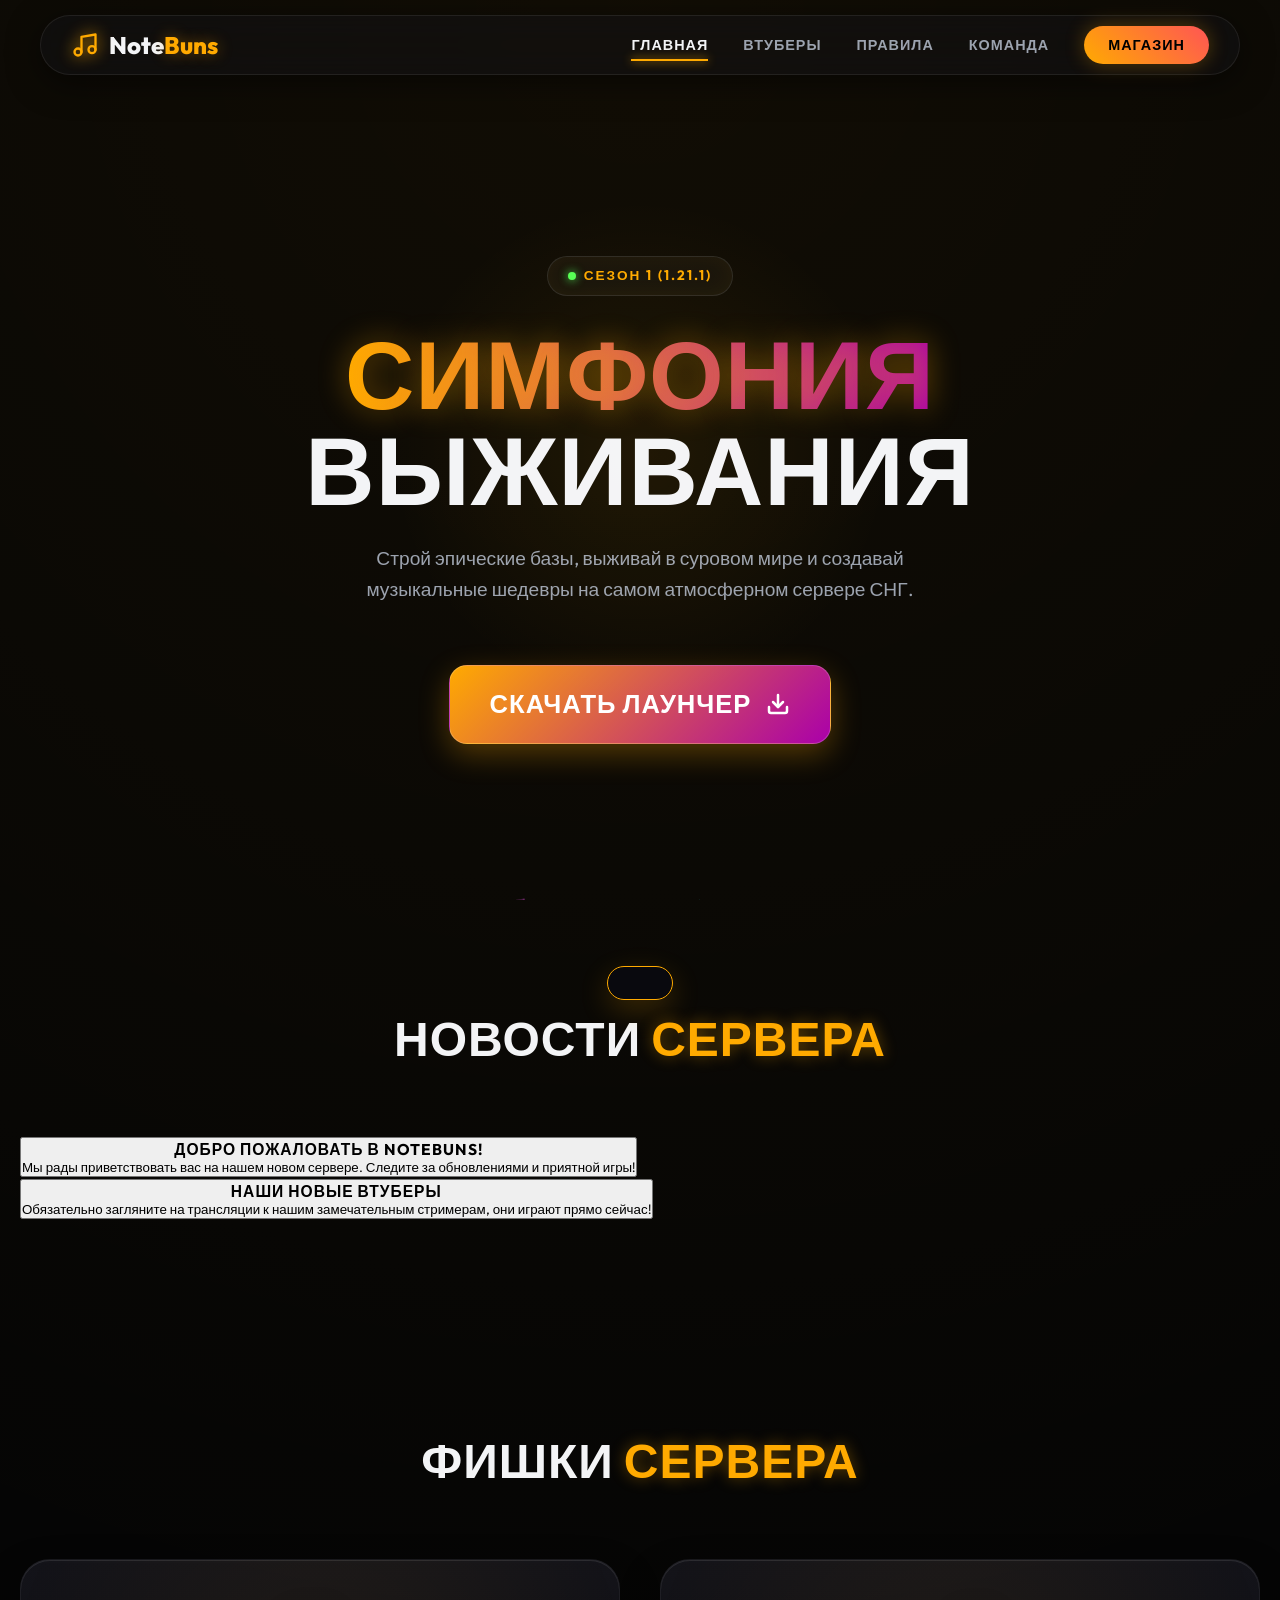
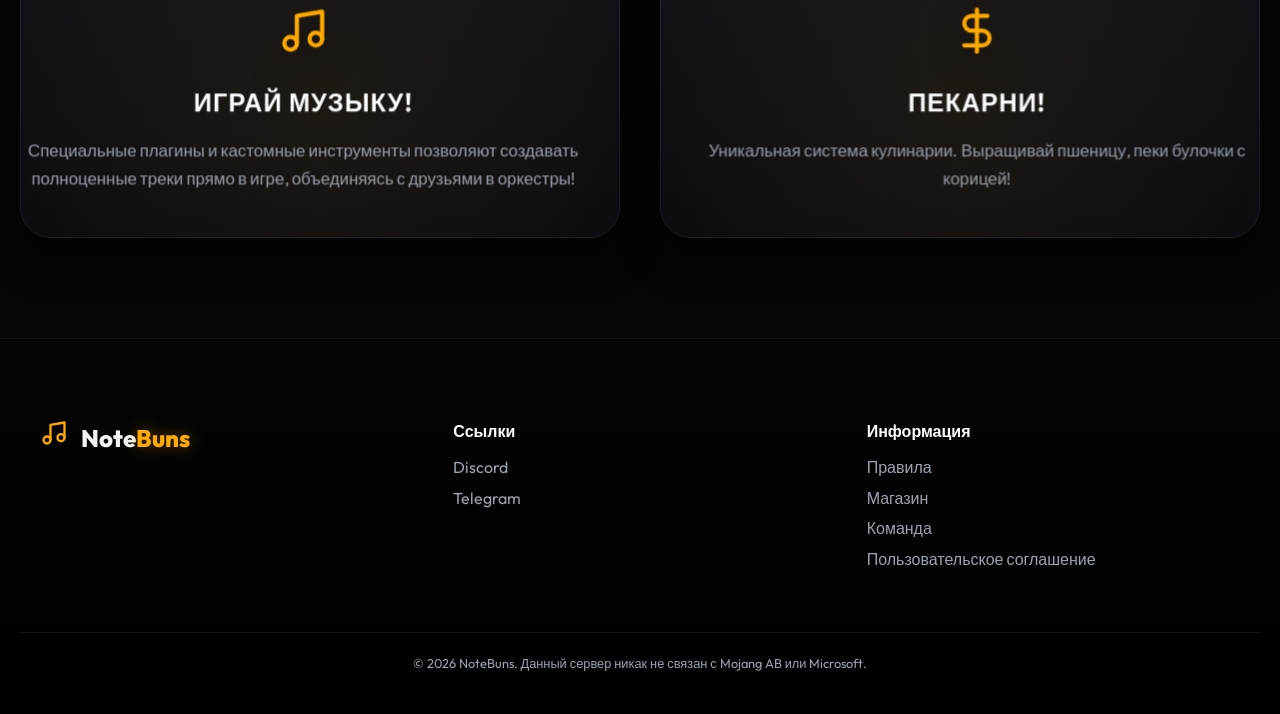
==== commit a2988ca7: "fix(store): align shop button, add cache buster, responsive iframe, remove easydonate" ====
--- a/index.html
+++ b/index.html
@@ -3,6 +3,9 @@
 
 <head>
     <meta charset="UTF-8">
+        <meta http-equiv="Cache-Control" content="no-cache, no-store, must-revalidate">
+    <meta http-equiv="Pragma" content="no-cache">
+    <meta http-equiv="Expires" content="0">
     <meta name="viewport" content="width=device-width, initial-scale=1.0, maximum-scale=5">
     <title>NoteBuns | Премиальный Сервер Выживания</title>
     <meta name="description"
@@ -15,7 +18,7 @@
         rel="stylesheet">
     <link rel="icon" type="image/png" href="favicon.png">
     <link rel="shortcut icon" type="image/png" href="favicon.png">
-    <link rel="stylesheet" href="styles.css?v=6">
+    <link rel="stylesheet" href="styles.css?v=10">
 </head>
 
 <body>
@@ -325,9 +328,9 @@
         </div>
     </div>
 
-    <script src="site-config.js?v=3"></script>
+    <script src="site-config.js?v=10"></script>
     <script src="news-data.js?v=3"></script>
-    <script src="script.js?v=6"></script>
+    <script src="script.js?v=10"></script>
 </body>
 
 </html>
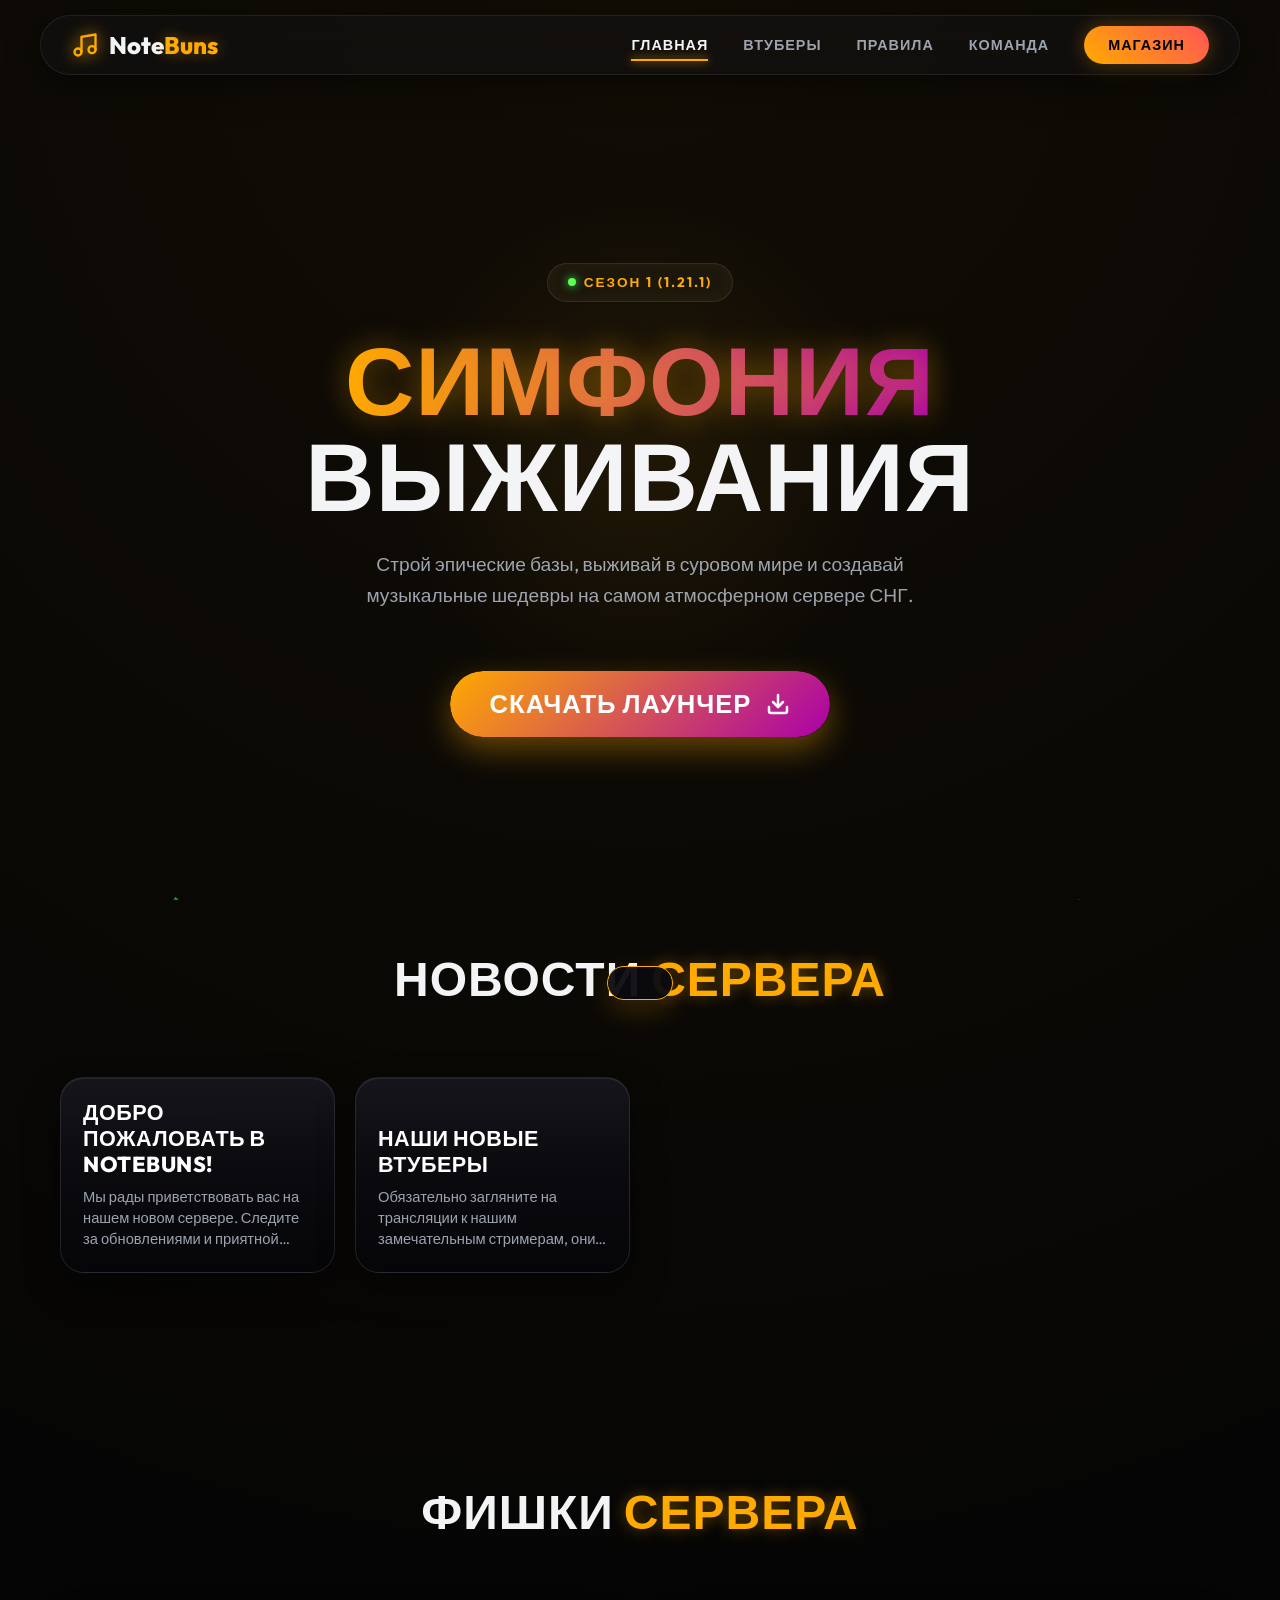
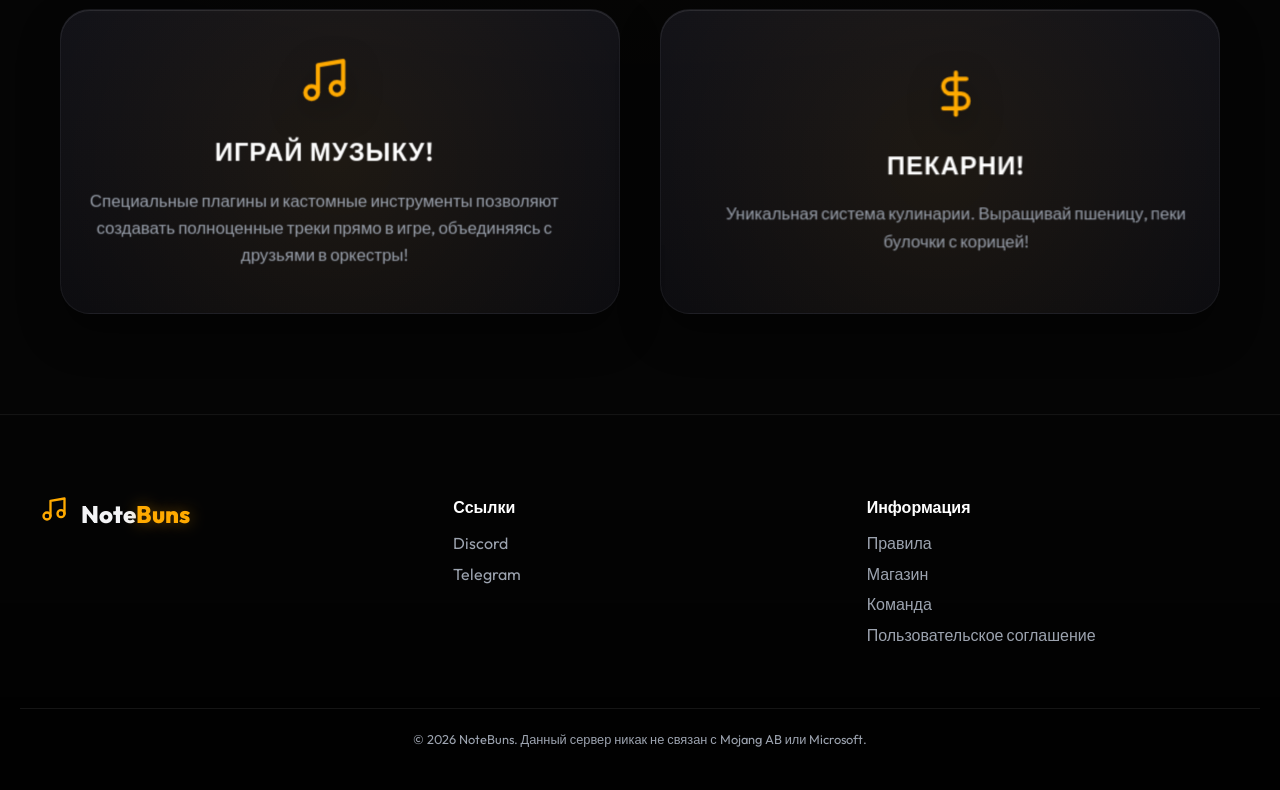
==== commit 0e76ba44: "fix: asset version bump and anti-cache meta tags" ====
--- a/index.html
+++ b/index.html
@@ -18,7 +18,7 @@
         rel="stylesheet">
     <link rel="icon" type="image/png" href="favicon.png">
     <link rel="shortcut icon" type="image/png" href="favicon.png">
-    <link rel="stylesheet" href="styles.css?v=10">
+    <link rel="stylesheet" href="styles.css?v=20260904_20">
 </head>
 
 <body>
@@ -328,9 +328,9 @@
         </div>
     </div>
 
-    <script src="site-config.js?v=10"></script>
+    <script src="site-config.js?v=20260904_20"></script>
     <script src="news-data.js?v=3"></script>
-    <script src="script.js?v=10"></script>
+    <script src="script.js?v=20260904_20"></script>
 </body>
 
 </html>
--- a/styles.css
+++ b/styles.css
@@ -338,23 +338,29 @@
     cursor: pointer;
     text-decoration: none;
     margin-top: 10px;
+    border-radius: 999px;
+    line-height: 0;
+    box-shadow: 0 12px 32px rgba(255, 170, 0, 0.38);
+    transition: transform 0.4s cubic-bezier(0.25, 0.8, 0.25, 1), box-shadow 0.4s cubic-bezier(0.25, 0.8, 0.25, 1);
+}
+
+.ip-wrapper:hover {
+    transform: translateY(-5px);
+    box-shadow: 0 18px 40px rgba(255, 170, 0, 0.52);
 }
 
 .ip-box {
-    display: flex;
+    display: inline-flex;
     align-items: center;
-    background: linear-gradient(135deg, var(--primary), var(--secondary));
-    border-radius: 18px;
+    justify-content: center;
+    border-radius: 999px;
     padding: 18px 40px;
-    transition: all 0.4s cubic-bezier(0.25, 0.8, 0.25, 1);
-    box-shadow: 0 10px 30px rgba(255, 170, 0, 0.3);
-    border: 1px solid rgba(255, 255, 255, 0.2);
-}
-
-.ip-box:hover {
-    transform: translateY(-5px) scale(1.02);
-    box-shadow: 0 20px 40px rgba(255, 170, 0, 0.5);
-    border-color: rgba(255, 255, 255, 0.5);
+    border: 0;
+    outline: 0;
+    background: linear-gradient(135deg, #FFAA00, #AA00AA);
+    /* убирает 1px щели по краям gradient + radius в Chromium */
+    -webkit-mask-image: -webkit-radial-gradient(white, black);
+    mask-image: radial-gradient(white, black);
 }
 
 .ip-label {
@@ -368,11 +374,13 @@
     font-weight: 800;
     color: #ffffff;
     letter-spacing: 1px;
+    line-height: 1.2;
 }
 
 .copy-icon {
     margin-left: 15px;
     color: #ffffff;
+    line-height: 0;
     transition: transform 0.4s cubic-bezier(0.25, 0.8, 0.25, 1);
 }
 
@@ -405,7 +413,7 @@
 /* Sections & Cards */
 .section {
     padding: 100px 20px;
-    max-width: 1300px;
+    max-width: 1200px;
     margin: 0 auto;
 }
 
@@ -418,9 +426,10 @@
 /* 3D Tilt Grid */
 .tilt-grid {
     display: grid;
-    grid-template-columns: repeat(auto-fit, minmax(300px, 1fr));
+    grid-template-columns: repeat(2, minmax(0, 1fr));
     gap: 40px;
     perspective: 1000px;
+    align-items: stretch;
 }
 
 .tilt-card {
@@ -430,6 +439,10 @@
     transform-style: preserve-3d;
     transition: transform 0.1s;
     position: relative;
+    height: 100%;
+    display: flex;
+    align-items: center;
+    justify-content: center;
     border: 1px solid rgba(255, 255, 255, 0.05);
     background: linear-gradient(180deg, rgba(30, 30, 40, 0.6) 0%, rgba(15, 15, 20, 0.8) 100%);
     box-shadow: 0 20px 40px rgba(0, 0, 0, 0.4), inset 0 1px 0 rgba(255, 255, 255, 0.1);
@@ -479,6 +492,13 @@
     line-height: 1.6;
     margin: 0 auto;
 }
+
+@media (max-width: 700px) {
+    .tilt-grid {
+        grid-template-columns: 1fr;
+    }
+}
+
 
 /* Store Items */
 .store-grid {
@@ -992,17 +1012,18 @@
 
     .ip-box {
         flex-direction: column;
-        padding: 20px;
+        padding: 20px 28px;
+        gap: 12px;
     }
 
     .ip-label {
         margin-right: 0;
-        margin-bottom: 10px;
+        margin-bottom: 0;
     }
 
     .copy-icon {
         margin-left: 0;
-        margin-top: 15px;
+        margin-top: 0;
     }
 
     .hero-title {
@@ -1286,4 +1307,725 @@
 
 .m-delay-4 {
     animation-delay: 4.4s;
-}+}
+
+/* --- News Bento Grid --- */
+.news {
+    padding-top: 40px;
+}
+
+.news-grid {
+    display: grid;
+    grid-template-columns: repeat(4, minmax(0, 1fr));
+    grid-auto-rows: minmax(160px, auto);
+    gap: 20px;
+    align-items: stretch;
+    justify-items: stretch;
+}
+
+.news-loading,
+.news-empty,
+.news-error {
+    grid-column: 1 / -1;
+    text-align: center;
+    color: var(--text-muted);
+    padding: 40px 20px;
+    border-radius: 24px;
+    border: 1px dashed var(--glass-border);
+    background: rgba(20, 20, 25, 0.35);
+}
+
+.news-error {
+    color: #FF8888;
+    border-color: rgba(255, 85, 85, 0.35);
+}
+
+.news-tile {
+    position: relative;
+    display: flex;
+    flex-direction: column;
+    justify-content: flex-end;
+    min-height: 180px;
+    padding: 0;
+    overflow: hidden;
+    border-radius: 24px;
+    border: 1px solid var(--glass-border);
+    background: linear-gradient(180deg, rgba(30, 30, 40, 0.75) 0%, rgba(15, 15, 20, 0.95) 100%);
+    box-shadow: 0 16px 36px rgba(0, 0, 0, 0.4), inset 0 1px 0 rgba(255, 255, 255, 0.08);
+    cursor: pointer;
+    text-align: left;
+    color: inherit;
+    font: inherit;
+    transition: transform 0.35s var(--transition), border-color 0.35s, box-shadow 0.35s;
+}
+
+.news-tile:hover,
+.news-tile:focus-visible {
+    transform: translateY(-6px);
+    border-color: rgba(255, 170, 0, 0.35);
+    box-shadow: 0 22px 44px rgba(0, 0, 0, 0.5), 0 0 28px rgba(255, 170, 0, 0.12);
+    outline: none;
+}
+
+.news-tile-media {
+    position: absolute;
+    inset: 0;
+    background-size: cover;
+    background-position: center;
+    transition: transform 0.5s var(--transition);
+}
+
+.news-tile:hover .news-tile-media {
+    transform: scale(1.06);
+}
+
+.news-tile-shade {
+    position: absolute;
+    inset: 0;
+    background: linear-gradient(180deg, rgba(5, 5, 8, 0.15) 0%, rgba(5, 5, 8, 0.55) 45%, rgba(5, 5, 8, 0.92) 100%);
+    pointer-events: none;
+}
+
+.news-tile-body {
+    position: relative;
+    z-index: 1;
+    padding: 22px;
+    display: flex;
+    flex-direction: column;
+    gap: 8px;
+}
+
+.news-tile-date {
+    font-size: 0.75rem;
+    font-weight: 700;
+    letter-spacing: 1px;
+    text-transform: uppercase;
+    color: var(--primary);
+}
+
+.news-tile-title {
+    font-family: var(--font-heading);
+    font-size: clamp(1.05rem, 2vw, 1.35rem);
+    font-weight: 800;
+    text-transform: uppercase;
+    letter-spacing: 0.5px;
+    line-height: 1.2;
+    color: #fff;
+}
+
+.news-tile-desc {
+    color: var(--text-muted);
+    font-size: 0.92rem;
+    line-height: 1.45;
+    display: -webkit-box;
+    -webkit-line-clamp: 3;
+    line-clamp: 3;
+    -webkit-box-orient: vertical;
+    overflow: hidden;
+}
+
+.news-tile-span-1x1 {
+    grid-column: span 1;
+    grid-row: span 1;
+}
+
+.news-tile-span-2x1 {
+    grid-column: span 2;
+    grid-row: span 1;
+}
+
+.news-tile-span-1x2 {
+    grid-column: span 1;
+    grid-row: span 2;
+}
+
+.news-tile-span-2x2 {
+    grid-column: span 2;
+    grid-row: span 2;
+    min-height: 340px;
+}
+
+.news-tile-span-2x2 .news-tile-title {
+    font-size: clamp(1.3rem, 2.5vw, 1.8rem);
+}
+
+.news-tile-span-2x2 .news-tile-desc {
+    -webkit-line-clamp: 4;
+    line-clamp: 4;
+    font-size: 1rem;
+}
+
+.news-tile-span-3x1 {
+    grid-column: span 3;
+    grid-row: span 1;
+}
+
+.news-tile-span-3x2 {
+    grid-column: span 3;
+    grid-row: span 2;
+}
+
+.news-tile-span-4x1 {
+    grid-column: span 4;
+    grid-row: span 1;
+}
+
+.news-modal-dialog {
+    max-width: 720px;
+    max-height: none;
+    margin: 32px auto;
+    padding: 0;
+    overflow: visible;
+    position: relative;
+}
+
+#news-modal.modal-overlay {
+    align-items: flex-start;
+    overflow-x: hidden;
+    overflow-y: auto;
+    -webkit-overflow-scrolling: touch;
+    overscroll-behavior: contain;
+    padding: 24px 16px;
+}
+
+.news-modal-close {
+    position: absolute;
+    top: 12px;
+    right: 14px;
+    z-index: 3;
+    width: 40px;
+    height: 40px;
+    border: 1px solid rgba(255, 255, 255, 0.12);
+    border-radius: 50%;
+    background: rgba(10, 10, 15, 0.7);
+    color: #fff;
+    font-size: 1.6rem;
+    line-height: 1;
+    cursor: pointer;
+    transition: background 0.2s, border-color 0.2s;
+}
+
+.news-modal-close:hover {
+    background: rgba(255, 170, 0, 0.25);
+    border-color: rgba(255, 170, 0, 0.5);
+}
+
+.news-modal-body {
+    padding: 28px 32px 32px;
+}
+
+.news-modal-date {
+    display: inline-block;
+    margin-bottom: 10px;
+    font-size: 0.8rem;
+    font-weight: 700;
+    letter-spacing: 1px;
+    text-transform: uppercase;
+    color: var(--primary);
+}
+
+.news-modal-dialog h2 {
+    text-align: left;
+    font-size: clamp(1.4rem, 3vw, 1.9rem);
+    margin-bottom: 14px;
+    color: #fff;
+}
+
+.news-modal-dialog #news-modal-description {
+    text-align: left;
+    color: var(--text-muted);
+    margin-bottom: 0;
+    line-height: 1.6;
+    white-space: pre-wrap;
+    max-height: none;
+    overflow: visible;
+}
+
+.news-modal-link {
+    margin-top: 22px;
+    text-decoration: none;
+    text-align: center;
+}
+
+.news-modal-link[hidden] {
+    display: none !important;
+}
+
+/* LitePlayer — minimal native media viewer */
+.lite-player {
+    background: #0a0a0f;
+    border-bottom: 1px solid var(--glass-border);
+}
+
+.lite-player-stage {
+    position: relative;
+    width: 100%;
+    aspect-ratio: 16 / 9;
+    background: #050507;
+    overflow: hidden;
+}
+
+.lite-player-media {
+    width: 100%;
+    height: 100%;
+    object-fit: contain;
+    display: block;
+    background: #050507;
+}
+
+.lite-player-controls {
+    display: flex;
+    align-items: center;
+    justify-content: center;
+    gap: 16px;
+    padding: 10px 16px 14px;
+}
+
+.lite-player-nav {
+    width: 36px;
+    height: 36px;
+    border-radius: 50%;
+    border: 1px solid rgba(255, 255, 255, 0.12);
+    background: rgba(255, 255, 255, 0.05);
+    color: #fff;
+    font-size: 1.4rem;
+    line-height: 1;
+    cursor: pointer;
+    transition: background 0.2s, border-color 0.2s;
+}
+
+.lite-player-nav:hover:not(:disabled) {
+    background: rgba(255, 170, 0, 0.2);
+    border-color: rgba(255, 170, 0, 0.45);
+}
+
+.lite-player-nav:disabled {
+    opacity: 0.35;
+    cursor: default;
+}
+
+.lite-player-counter {
+    min-width: 48px;
+    text-align: center;
+    font-size: 0.85rem;
+    font-weight: 600;
+    color: var(--text-muted);
+}
+
+.lite-player-controls[data-single="true"] {
+    display: none;
+}
+
+@media (max-width: 900px) {
+    .news-grid {
+        grid-template-columns: repeat(2, minmax(0, 1fr));
+        grid-auto-rows: minmax(140px, auto);
+    }
+
+    .news-tile-span-1x1,
+    .news-tile-span-2x1,
+    .news-tile-span-1x2,
+    .news-tile-span-2x2,
+    .news-tile-span-3x1,
+    .news-tile-span-3x2,
+    .news-tile-span-4x1 {
+        grid-column: span 2;
+        grid-row: span 1;
+        min-height: 220px;
+    }
+}
+
+@media (max-width: 560px) {
+    .news-grid {
+        grid-template-columns: 1fr;
+        gap: 14px;
+    }
+
+    .news-tile-span-1x1,
+    .news-tile-span-2x1,
+    .news-tile-span-1x2,
+    .news-tile-span-2x2,
+    .news-tile-span-3x1,
+    .news-tile-span-3x2,
+    .news-tile-span-4x1 {
+        grid-column: span 1;
+        min-height: 200px;
+    }
+
+    .news-modal-body {
+        padding: 22px 18px 24px;
+    }
+}
+
+/* --- Team Skin Avatar Centering Fix --- */
+.team-avatar {
+    width: 128px;
+    height: 128px;
+    margin: 0 auto 15px auto;
+    display: flex;
+    align-items: center;
+    justify-content: center;
+    position: relative;
+    border-radius: 16px;
+    background: rgba(0, 0, 0, 0.25);
+    border: 2px solid var(--glass-border);
+    transition: border-color 0.3s ease, transform 0.3s ease;
+}
+
+.team-avatar img.skin-avatar {
+    width: 128px;
+    height: 128px;
+    max-width: 100%;
+    max-height: 100%;
+    object-fit: contain;
+    display: block;
+    margin: auto;
+    border-radius: 14px;
+    image-rendering: pixelated;
+    transition: transform 0.3s ease;
+}
+
+.team-member:hover .team-avatar {
+    border-color: var(--primary);
+    transform: scale(1.03);
+}
+
+.team-member:hover .team-avatar img.skin-avatar {
+    transform: scale(1.05);
+}
+
+/* --- macOS Orange Download Button & Architecture Selector --- */
+.launcher-os-btn-mac-orange {
+    background: linear-gradient(135deg, #ffaa00, #d97706) !important;
+    color: #0a0a0f !important;
+    font-weight: 700;
+    box-shadow: 0 4px 15px rgba(255, 170, 0, 0.35);
+    transition: all 0.25s ease;
+    display: flex;
+    align-items: center;
+    justify-content: center;
+    gap: 10px;
+}
+
+.launcher-os-btn-mac-orange:hover {
+    background: linear-gradient(135deg, #ffb703, #b45309) !important;
+    transform: translateY(-2px);
+    box-shadow: 0 8px 25px rgba(255, 170, 0, 0.55);
+}
+
+.mac-arch-container {
+    margin-top: 15px;
+    padding: 16px;
+    background: rgba(255, 255, 255, 0.03);
+    border: 1px solid var(--glass-border);
+    border-radius: 14px;
+    text-align: center;
+    animation: fadeIn 0.3s ease-in-out;
+}
+
+.mac-arch-header h4 {
+    color: #fff;
+    font-size: 1.05rem;
+    margin-bottom: 4px;
+}
+
+.mac-arch-header p {
+    font-size: 0.85rem;
+    color: var(--text-muted);
+    margin-bottom: 14px;
+}
+
+.launcher-os-btn-mac-sub {
+    background: linear-gradient(135deg, #ffaa00, #c77800) !important;
+    color: #0a0a0f !important;
+    padding: 12px 16px;
+    font-size: 0.9rem;
+}
+
+.launcher-platform-back {
+    margin-top: 14px;
+    background: transparent;
+    border: none;
+    color: var(--primary);
+    cursor: pointer;
+    font-size: 0.88rem;
+    font-weight: 600;
+    font-family: inherit;
+    transition: color 0.2s;
+}
+
+.launcher-platform-back:hover {
+    color: #fff;
+    text-decoration: underline;
+}
+
+@keyframes fadeIn {
+    from { opacity: 0; transform: translateY(-6px); }
+    to { opacity: 1; transform: translateY(0); }
+}
+
+.os-badge {
+    background: rgba(255, 255, 255, 0.2);
+    color: #fff;
+    font-size: 0.75rem;
+    padding: 3px 8px;
+    border-radius: 12px;
+    margin-left: auto;
+    font-weight: 600;
+    letter-spacing: 0.5px;
+    border: 1px solid rgba(255, 255, 255, 0.3);
+}
+
+/* --- Download started modal --- */
+.download-thanks-dialog {
+    max-width: 440px;
+    width: min(440px, calc(100vw - 32px));
+    text-align: center;
+    padding: 32px 28px 28px;
+    position: relative;
+    box-sizing: border-box;
+    overflow: hidden;
+}
+
+.download-thanks-dialog h2 {
+    font-size: 1.45rem;
+    margin: 0 0 10px;
+    font-weight: 700;
+    color: var(--text-main);
+}
+
+.thanks-dialog-desc {
+    color: var(--text-muted);
+    margin: 0 0 18px;
+    font-size: 0.95rem;
+    line-height: 1.55;
+}
+
+.thanks-icon-wrapper {
+    width: 56px;
+    height: 56px;
+    background: rgba(85, 255, 85, 0.08);
+    border: 1px solid rgba(85, 255, 85, 0.22);
+    border-radius: 50%;
+    display: flex;
+    align-items: center;
+    justify-content: center;
+    margin: 0 auto 18px;
+    color: var(--accent);
+}
+
+.download-thanks-dialog .smartscreen-card {
+    text-align: left;
+    margin: 0 0 18px;
+    padding: 14px 16px;
+    border-radius: 14px;
+    border: 1px solid rgba(255, 255, 255, 0.1);
+    background: rgba(255, 255, 255, 0.04);
+    box-shadow: none;
+}
+
+.download-thanks-dialog .smartscreen-card-header {
+    display: flex;
+    align-items: flex-start;
+    gap: 10px;
+    color: #F3F4F6;
+    font-weight: 600;
+    font-size: 0.9rem;
+    line-height: 1.4;
+    margin-bottom: 10px;
+}
+
+.download-thanks-dialog .smartscreen-info-icon {
+    flex-shrink: 0;
+    width: 28px;
+    height: 28px;
+    border-radius: 8px;
+    display: inline-flex;
+    align-items: center;
+    justify-content: center;
+    color: #9CA3AF;
+    background: rgba(255, 255, 255, 0.05);
+    border: 1px solid rgba(255, 255, 255, 0.1);
+}
+
+.download-thanks-dialog .smartscreen-steps {
+    margin: 0;
+    padding: 0 0 0 1.15rem;
+    display: flex;
+    flex-direction: column;
+    gap: 6px;
+    color: #9CA3AF;
+    font-size: 0.86rem;
+    line-height: 1.45;
+    list-style: decimal;
+}
+
+.download-thanks-dialog .smartscreen-steps li::marker {
+    color: #9CA3AF;
+}
+
+.download-thanks-dialog .smartscreen-steps strong {
+    color: #F3F4F6;
+    font-weight: 600;
+}
+
+.download-thanks-dialog .thanks-help-actions {
+    display: flex;
+    flex-direction: column;
+    align-items: stretch;
+    gap: 10px;
+    margin: 0 0 18px;
+    width: 100%;
+}
+
+.download-thanks-dialog .thanks-help-btn,
+button.thanks-help-btn {
+    -webkit-appearance: none;
+    appearance: none;
+    display: block;
+    box-sizing: border-box;
+    width: 100%;
+    margin: 0;
+    padding: 12px 16px;
+    border-radius: 12px;
+    border: 1px solid rgba(255, 255, 255, 0.12);
+    background: #16161c;
+    color: #F3F4F6;
+    font-family: inherit;
+    font-size: 0.92rem;
+    font-weight: 500;
+    line-height: 1.3;
+    text-align: center;
+    cursor: pointer;
+    transition: border-color 0.2s ease, background 0.2s ease, color 0.2s ease;
+}
+
+.download-thanks-dialog .thanks-help-btn:hover,
+button.thanks-help-btn:hover {
+    border-color: rgba(85, 255, 85, 0.35);
+    background: #1c241c;
+    color: #ffffff;
+}
+
+.download-thanks-dialog .thanks-close-btn,
+button.thanks-close-btn {
+    display: block;
+    width: 100%;
+    margin: 0;
+    box-sizing: border-box;
+}
+
+
+
+
+
+/* ========================================================
+   RESPONSIVE & LAUNCHER EMBEDDED VIEWPORT OPTIMIZATIONS
+   ======================================================== */
+html, body {
+    overflow-x: hidden !important;
+    width: 100% !important;
+    max-width: 100vw !important;
+    box-sizing: border-box !important;
+}
+
+*, *::before, *::after {
+    box-sizing: border-box !important;
+}
+
+@media (max-width: 900px), (max-height: 680px) {
+    .navbar {
+        top: 0 !important;
+        left: 0 !important;
+        transform: none !important;
+        width: 100% !important;
+        border-radius: 0 0 16px 16px !important;
+        padding: 8px 0 !important;
+    }
+    
+    .nav-container {
+        padding: 0 16px !important;
+    }
+
+    .page-header {
+        padding: 75px 16px 20px !important;
+    }
+
+    .page-header::after {
+        display: none !important;
+    }
+
+    .page-header .hero-title {
+        font-size: clamp(1.8rem, 5.5vw, 2.4rem) !important;
+        line-height: 1.15 !important;
+        margin-bottom: 10px !important;
+    }
+
+    .page-header .hero-subtitle {
+        font-size: 0.88rem !important;
+        margin-bottom: 14px !important;
+    }
+
+    .hero {
+        padding: 75px 16px 25px !important;
+        min-height: auto !important;
+    }
+
+    .hero-title {
+        font-size: clamp(2rem, 6.5vw, 3rem) !important;
+        line-height: 1.1 !important;
+        margin-bottom: 12px !important;
+    }
+
+    .hero-subtitle {
+        font-size: 0.9rem !important;
+        margin-bottom: 20px !important;
+    }
+
+    .badge {
+        margin-bottom: 15px !important;
+        padding: 6px 14px !important;
+        font-size: 0.75rem !important;
+    }
+
+    .ip-wrapper {
+        margin-top: 5px !important;
+    }
+
+    .ip-box {
+        padding: 12px 22px !important;
+    }
+
+    .ip-address {
+        font-size: 1.1rem !important;
+    }
+
+    .tilt-card {
+        transform: none !important;
+        padding: 20px 16px !important;
+    }
+
+    .section {
+        padding: 15px 0 !important;
+    }
+}
+
+/* Launcher iframe / Webview overrides */
+.in-launcher .navbar,
+.in-iframe .navbar {
+    top: 0 !important;
+    width: 100% !important;
+    border-radius: 0 !important;
+    padding: 6px 0 !important;
+}
+
+.in-launcher .page-header,
+.in-iframe .page-header {
+    padding: 65px 14px 15px !important;
+}
+
+.in-launcher .hero,
+.in-iframe .hero {
+    padding: 65px 14px 20px !important;
+    min-height: auto !important;
+}
